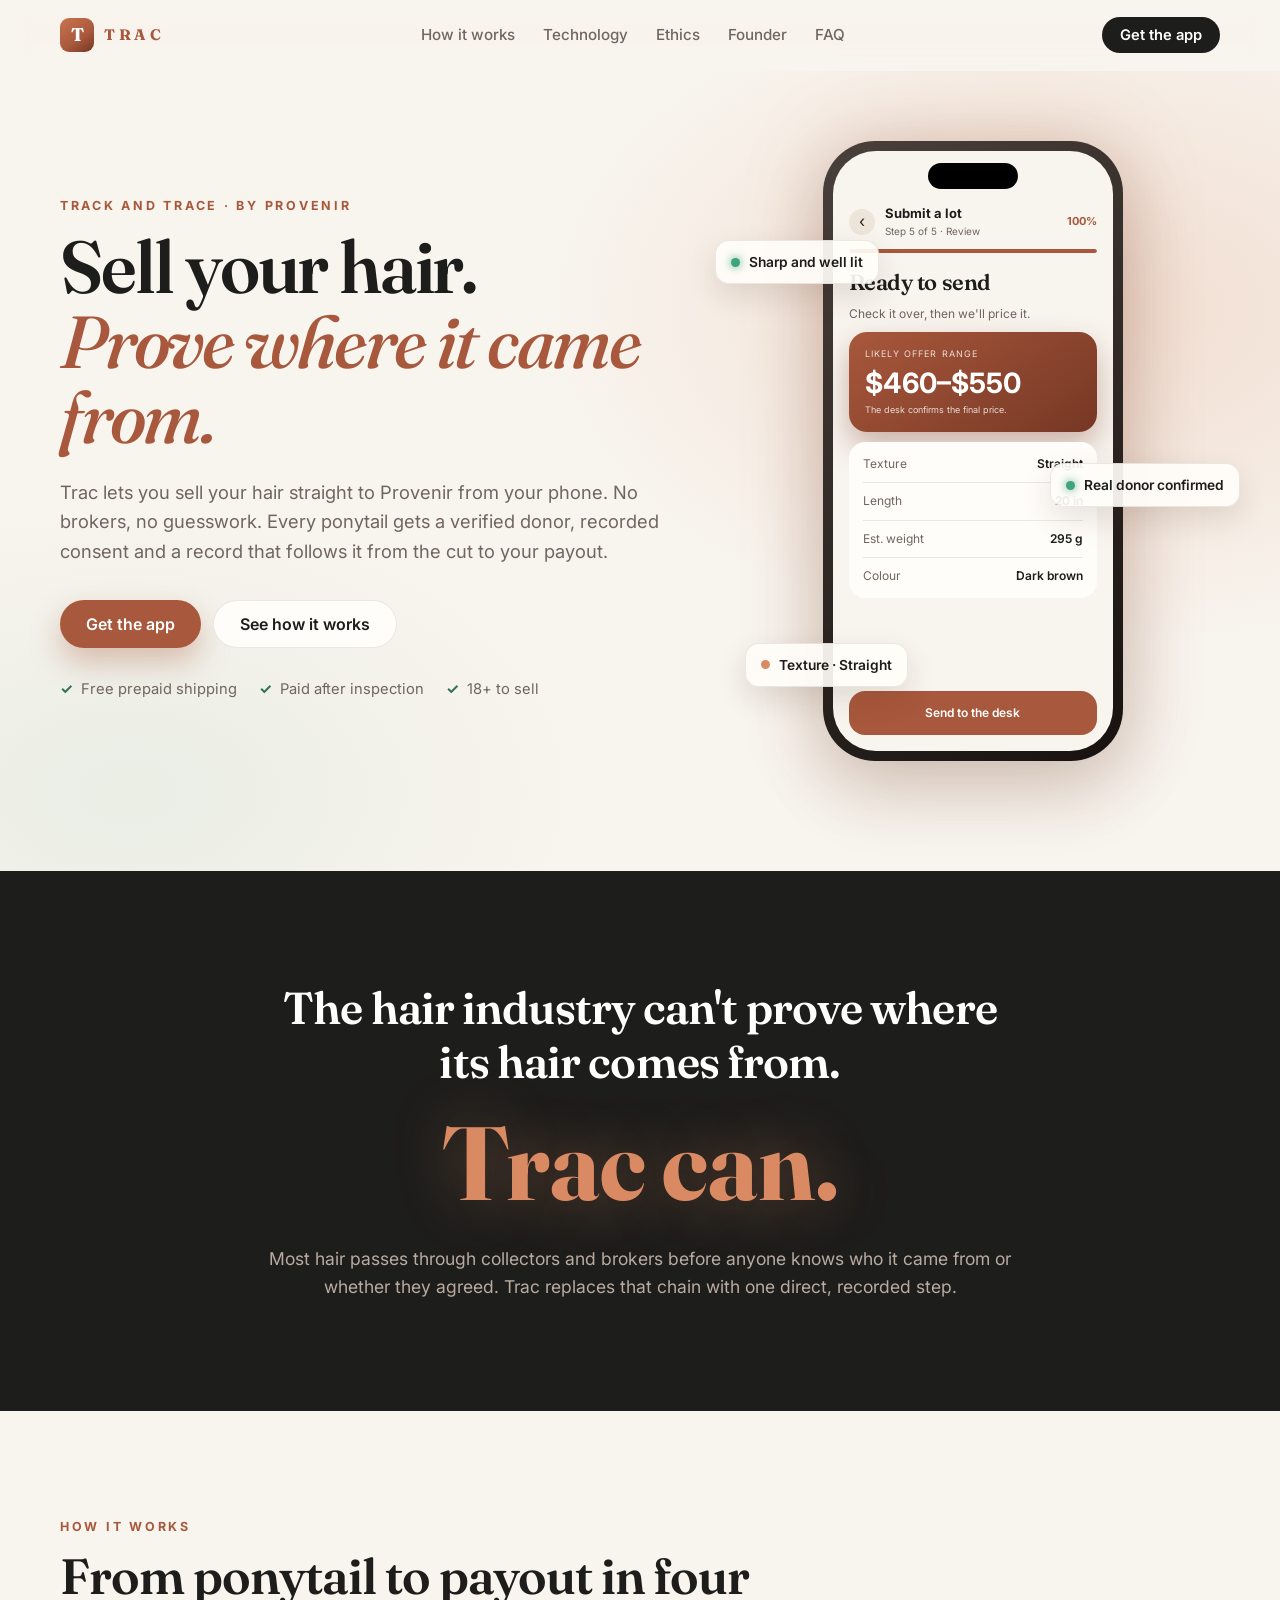
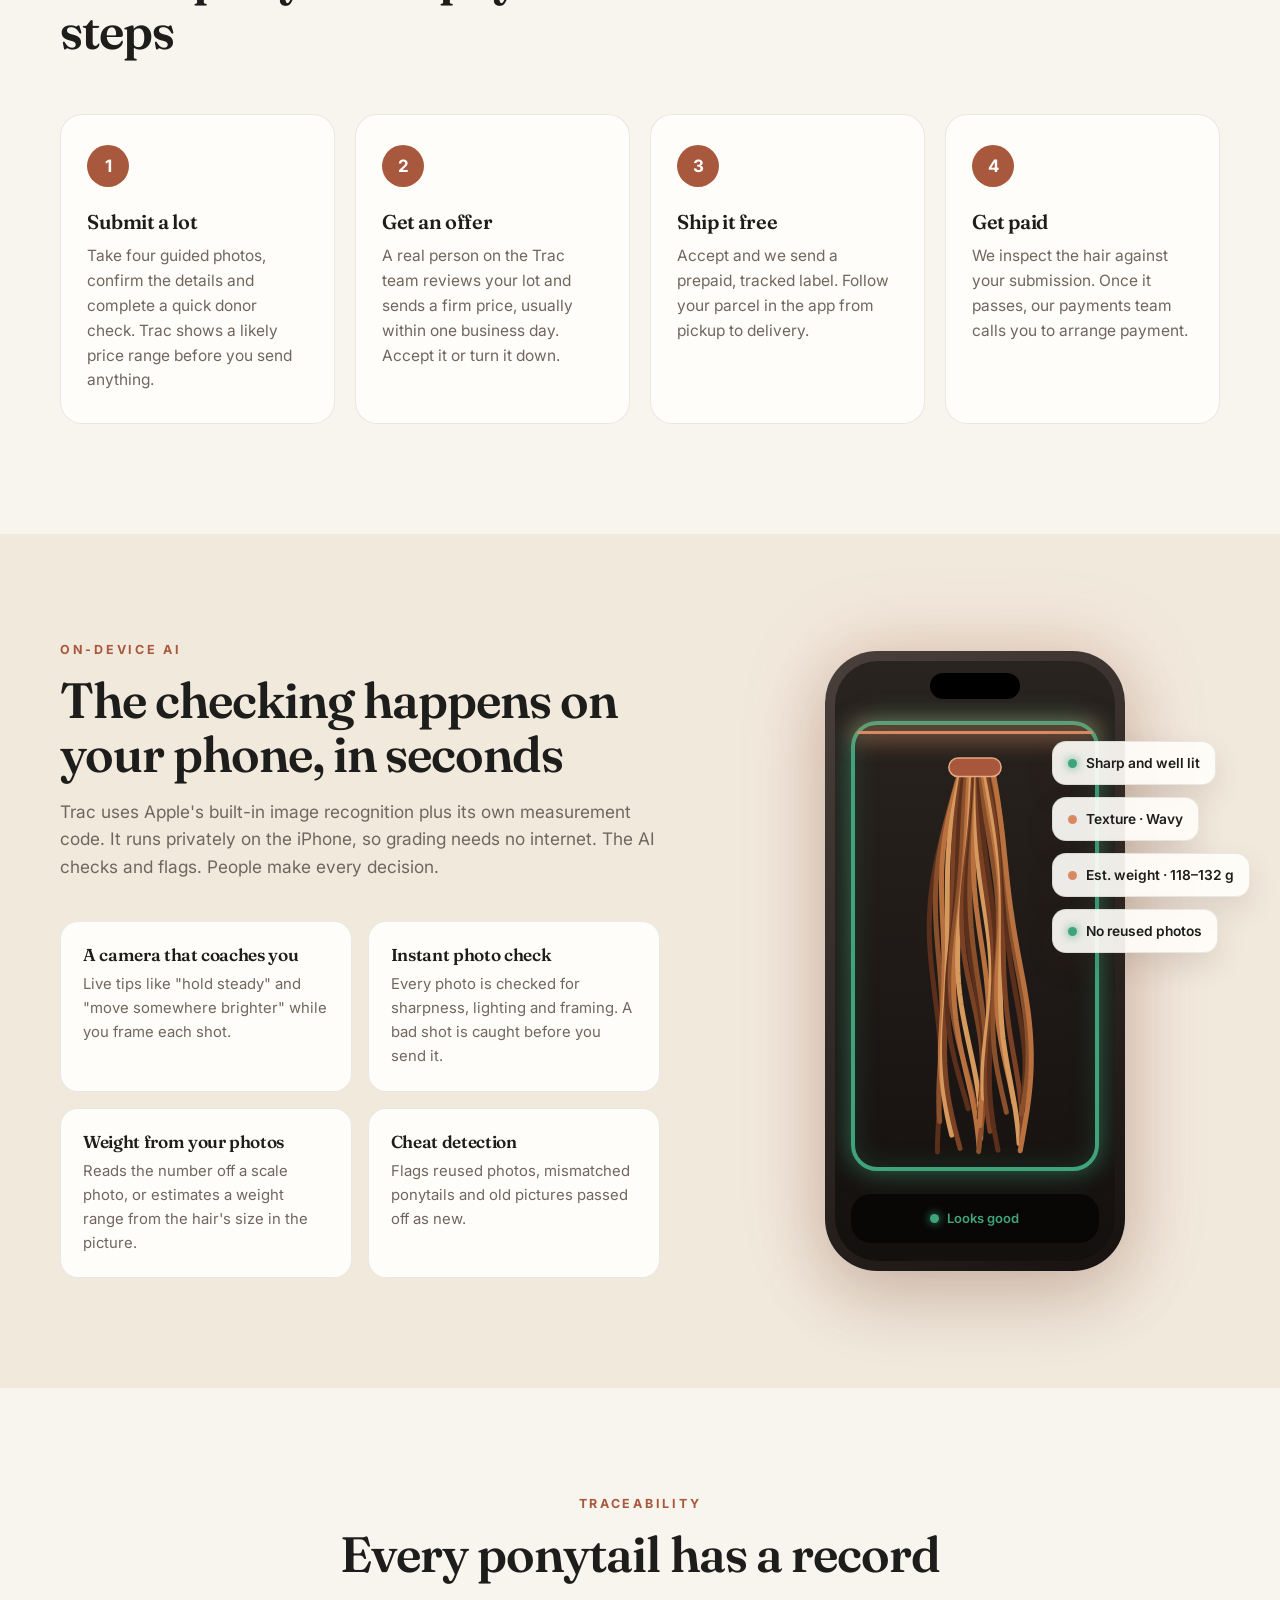
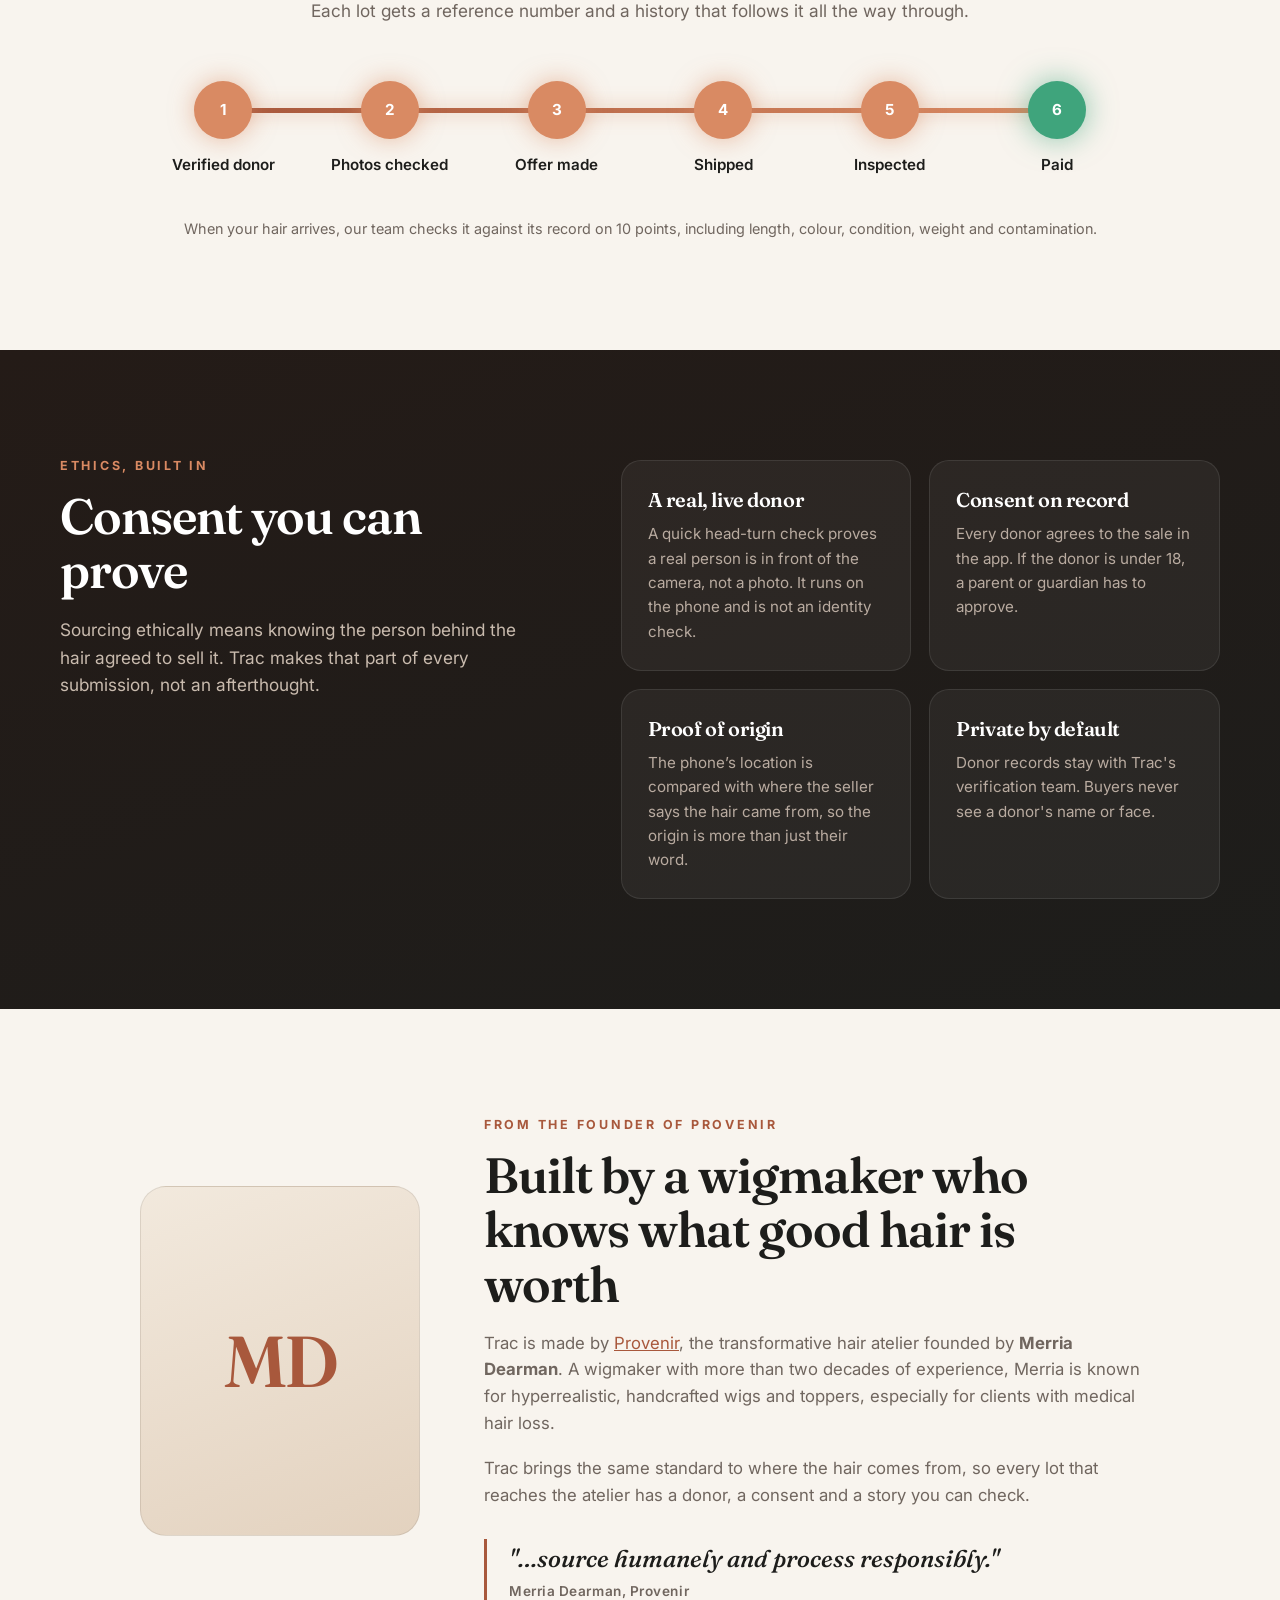
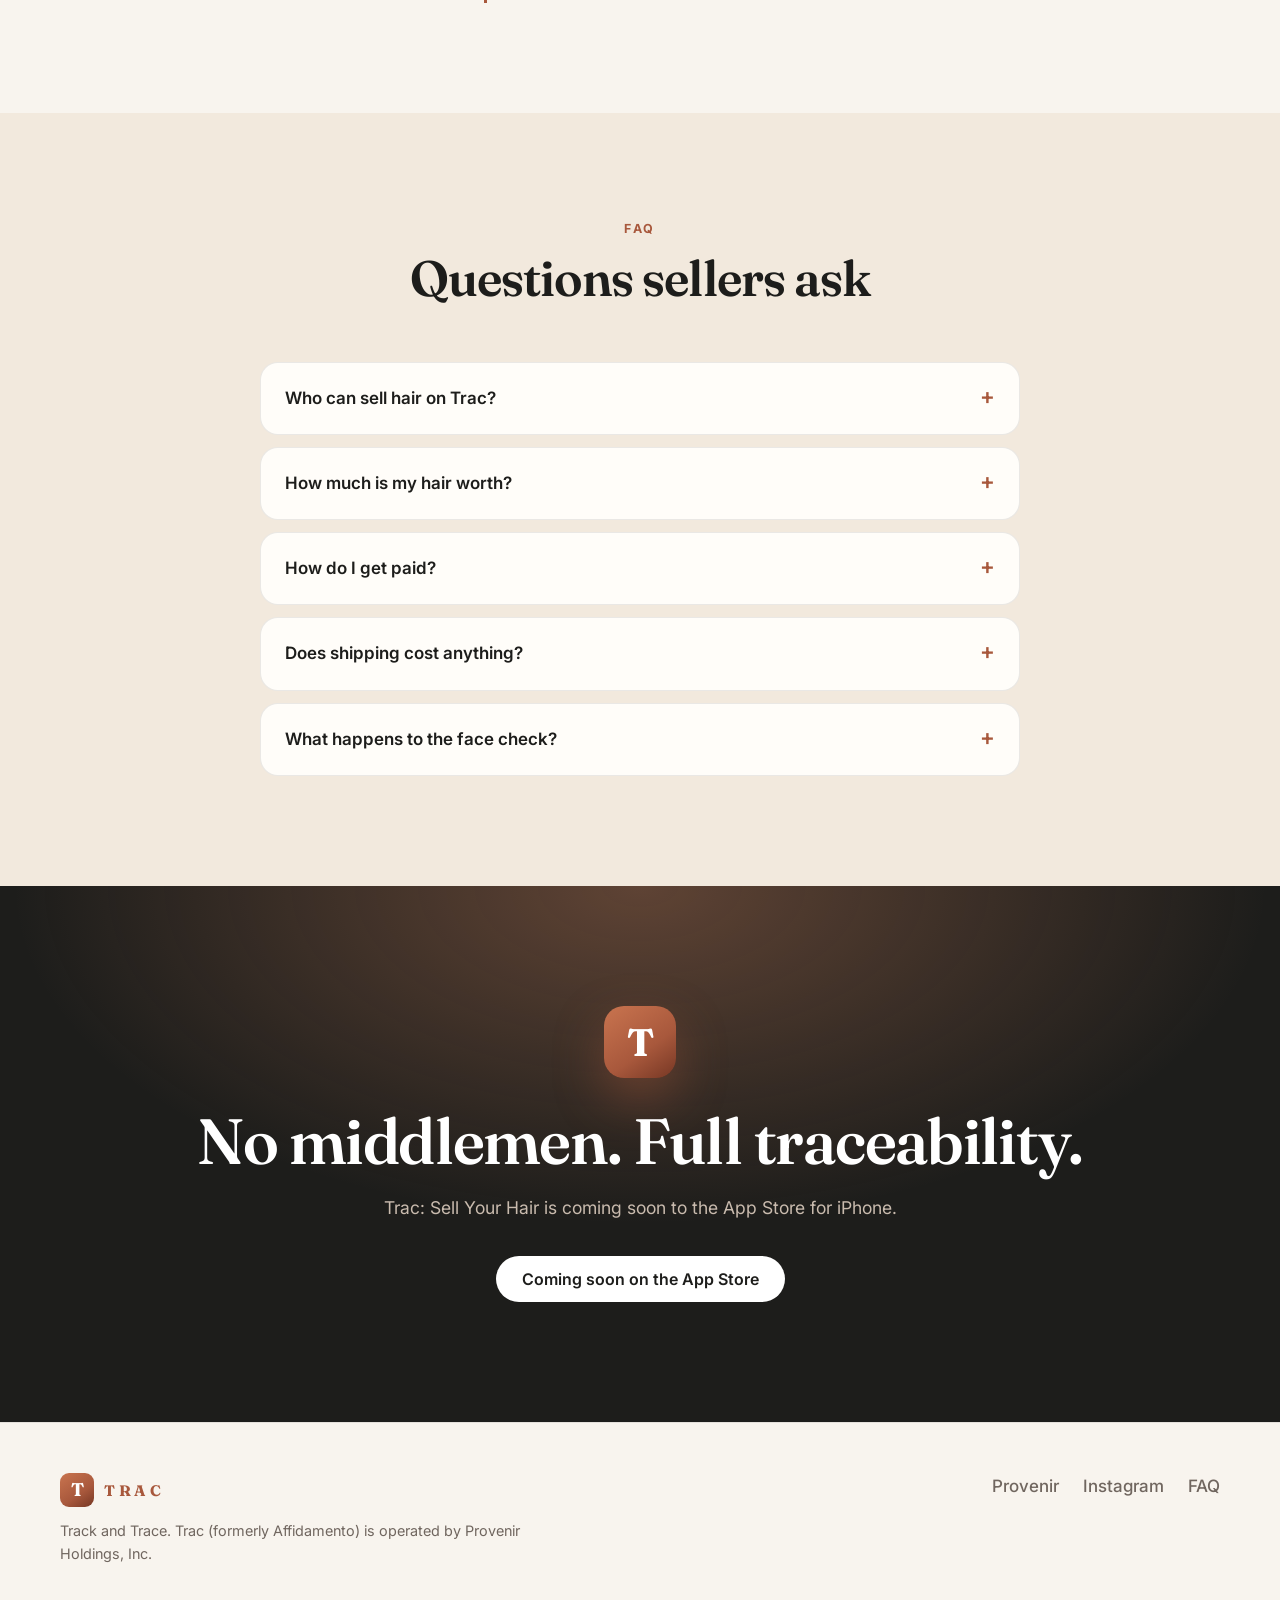
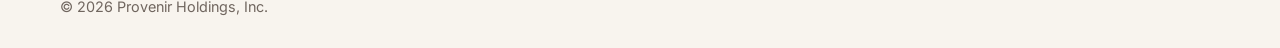
==== index.html @ 2656af1d "Trac website: landing page for the Trac hair-selling app by Provenir Static HTML/CSS/JS in the app's" ====
<!doctype html>
<html lang="en" class="no-js">
<head>
  <meta charset="utf-8">
  <meta name="viewport" content="width=device-width, initial-scale=1">
  <title>Trac: Sell Your Hair | Traceable, Ethical Hair Sourcing by Provenir</title>
  <meta name="description" content="Sell your hair directly from your phone with Trac. Every ponytail gets a verified donor, recorded consent and a traceable record from cut to payout. By Provenir, founded by master wigmaker Merria Dearman.">
  <meta name="keywords" content="sell hair, sell my hair, sell your hair, where to sell hair, ethical hair sourcing, traceable hair, human hair buyer, ponytail, Provenir, Merria Dearman, Trac">
  <link rel="canonical" href="https://codebytaaron.github.io/provenir-trac-hair-website/">
  <meta name="theme-color" content="#F8F4EE">
  <link rel="icon" href="assets/favicon.svg" type="image/svg+xml">

  <meta property="og:type" content="website">
  <meta property="og:site_name" content="Trac by Provenir">
  <meta property="og:title" content="Trac: Sell your hair. Prove where it came from.">
  <meta property="og:description" content="No middlemen. A verified donor, recorded consent and a traceable record for every ponytail.">
  <meta property="og:url" content="https://codebytaaron.github.io/provenir-trac-hair-website/">
  <meta name="twitter:card" content="summary">
  <meta name="twitter:title" content="Trac: Sell your hair. Prove where it came from.">
  <meta name="twitter:description" content="No middlemen. A verified donor, recorded consent and a traceable record for every ponytail.">

  <link rel="preconnect" href="https://fonts.googleapis.com">
  <link rel="preconnect" href="https://fonts.gstatic.com" crossorigin>
  <link href="https://fonts.googleapis.com/css2?family=Fraunces:opsz,wght@9..144,500;9..144,600;9..144,700&family=Inter:wght@400;500;600;700&display=swap" rel="stylesheet">
  <link rel="stylesheet" href="styles.css">

  <script type="application/ld+json">
  {
    "@context": "https://schema.org",
    "@graph": [
      {
        "@type": "Organization",
        "@id": "https://provenirhair.com/#org",
        "name": "Provenir Holdings, Inc.",
        "url": "https://provenirhair.com/",
        "founder": {"@type": "Person", "name": "Merria Dearman", "jobTitle": "Founder and master wigmaker"},
        "sameAs": ["https://www.instagram.com/provenirhair"]
      },
      {
        "@type": "MobileApplication",
        "name": "Trac: Sell Your Hair",
        "alternateName": "Track and Trace",
        "operatingSystem": "iOS",
        "applicationCategory": "BusinessApplication",
        "description": "Sell human hair directly to Provenir with a verified donor, recorded consent and a traceable record from cut to payout.",
        "publisher": {"@id": "https://provenirhair.com/#org"}
      },
      {
        "@type": "FAQPage",
        "mainEntity": [
          {"@type": "Question", "name": "Who can sell hair on Trac?", "acceptedAnswer": {"@type": "Answer", "text": "Anyone 18 or older can create a seller account. If the donor is under 18, a parent or guardian has to approve the sale."}},
          {"@type": "Question", "name": "How much is my hair worth?", "acceptedAnswer": {"@type": "Answer", "text": "Trac shows a likely price range from your hair's length, weight and texture before you send anything. The Trac team then makes a firm offer, which you can accept or decline."}},
          {"@type": "Question", "name": "How do I get paid?", "acceptedAnswer": {"@type": "Answer", "text": "Once your hair arrives and passes inspection, the Trac payments team calls you on the phone number on your account to arrange payment."}},
          {"@type": "Question", "name": "Does shipping cost anything?", "acceptedAnswer": {"@type": "Answer", "text": "No. When you accept an offer, Trac sends you a prepaid, tracked shipping label."}},
          {"@type": "Question", "name": "What happens to the face check?", "acceptedAnswer": {"@type": "Answer", "text": "The live face check runs on your phone to confirm a real person is present. It is not an identity check. One donor photo is kept privately for the verification team and is never shown to buyers."}}
        ]
      }
    ]
  }
  </script>
</head>
<body>
  <a class="skip" href="#main">Skip to content</a>

  <header class="nav" id="top">
    <div class="wrap nav-inner">
      <a class="brand" href="#top" aria-label="Trac, Track and Trace">
        <span class="mark" aria-hidden="true">T</span>
        <span class="word">TRAC</span>
      </a>
      <nav aria-label="Main">
        <ul class="nav-links">
          <li><a href="#how">How it works</a></li>
          <li><a href="#technology">Technology</a></li>
          <li><a href="#ethics">Ethics</a></li>
          <li><a href="#founder">Founder</a></li>
          <li><a href="#faq">FAQ</a></li>
        </ul>
      </nav>
      <a class="btn btn-dark btn-sm" href="#get">Get the app</a>
    </div>
  </header>

  <main id="main">
    <!-- Hero -->
    <section class="hero">
      <div class="wrap hero-grid">
        <div class="hero-copy">
          <p class="kicker reveal">Track and Trace · by Provenir</p>
          <h1 class="reveal">Sell your hair.<br><em>Prove where it came from.</em></h1>
          <p class="lede reveal">Trac lets you sell your hair straight to Provenir from your phone. No brokers, no guesswork. Every ponytail gets a verified donor, recorded consent and a record that follows it from the cut to your payout.</p>
          <div class="hero-cta reveal">
            <a class="btn btn-copper" href="#get">Get the app</a>
            <a class="btn btn-ghost" href="#how">See how it works</a>
          </div>
          <ul class="hero-points reveal" aria-label="Highlights">
            <li>Free prepaid shipping</li>
            <li>Paid after inspection</li>
            <li>18+ to sell</li>
          </ul>
        </div>

        <div class="hero-visual" aria-label="The Trac app showing a lot ready to send with a likely offer range of $460 to $550">
          <div class="phone float">
            <div class="screen">
              <div class="island"></div>
              <div class="app-top"><span class="back">‹</span><div><b>Submit a lot</b><small>Step 5 of 5 · Review</small></div><span class="pct">100%</span></div>
              <div class="bar"><i style="width:100%"></i></div>
              <h3 class="app-h">Ready to send</h3>
              <p class="app-sub">Check it over, then we'll price it.</p>
              <div class="range-card">
                <small>Likely offer range</small>
                <strong><span data-count="460">$460</span>–<span data-count="550">$550</span></strong>
                <small>The desk confirms the final price.</small>
              </div>
              <div class="rows">
                <div class="row"><span>Texture</span><b>Straight</b></div>
                <div class="row"><span>Length</span><b>20 in</b></div>
                <div class="row"><span>Est. weight</span><b>295 g</b></div>
                <div class="row"><span>Colour</span><b>Dark brown</b></div>
              </div>
              <div class="app-btn">Send to the desk</div>
            </div>
          </div>
          <div class="chip chip-a"><i class="dot ok"></i>Sharp and well lit</div>
          <div class="chip chip-b"><i class="dot ok"></i>Real donor confirmed</div>
          <div class="chip chip-c"><i class="dot cu"></i>Texture · Straight</div>
        </div>
      </div>
    </section>

    <!-- Problem -->
    <section class="problem">
      <div class="wrap narrow center">
        <p class="big reveal">The hair industry can't prove where its hair comes from.</p>
        <p class="answer reveal">Trac can.</p>
        <p class="muted reveal">Most hair passes through collectors and brokers before anyone knows who it came from or whether they agreed. Trac replaces that chain with one direct, recorded step.</p>
      </div>
    </section>

    <!-- How it works -->
    <section class="section" id="how">
      <div class="wrap">
        <header class="section-head reveal">
          <p class="kicker">How it works</p>
          <h2>From ponytail to payout in four steps</h2>
        </header>
        <ol class="steps">
          <li class="step reveal">
            <span class="num">1</span>
            <h3>Submit a lot</h3>
            <p>Take four guided photos, confirm the details and complete a quick donor check. Trac shows a likely price range before you send anything.</p>
          </li>
          <li class="step reveal">
            <span class="num">2</span>
            <h3>Get an offer</h3>
            <p>A real person on the Trac team reviews your lot and sends a firm price, usually within one business day. Accept it or turn it down.</p>
          </li>
          <li class="step reveal">
            <span class="num">3</span>
            <h3>Ship it free</h3>
            <p>Accept and we send a prepaid, tracked label. Follow your parcel in the app from pickup to delivery.</p>
          </li>
          <li class="step reveal">
            <span class="num">4</span>
            <h3>Get paid</h3>
            <p>We inspect the hair against your submission. Once it passes, our payments team calls you to arrange payment.</p>
          </li>
        </ol>
      </div>
    </section>

    <!-- Technology -->
    <section class="section tint" id="technology">
      <div class="wrap tech-grid">
        <div class="tech-copy">
          <header class="reveal">
            <p class="kicker">On-device AI</p>
            <h2>The checking happens on your phone, in seconds</h2>
            <p class="muted">Trac uses Apple's built-in image recognition plus its own measurement code. It runs privately on the iPhone, so grading needs no internet. The AI checks and flags. People make every decision.</p>
          </header>
          <div class="features">
            <article class="feature reveal"><h3>A camera that coaches you</h3><p>Live tips like "hold steady" and "move somewhere brighter" while you frame each shot.</p></article>
            <article class="feature reveal"><h3>Instant photo check</h3><p>Every photo is checked for sharpness, lighting and framing. A bad shot is caught before you send it.</p></article>
            <article class="feature reveal"><h3>Weight from your photos</h3><p>Reads the number off a scale photo, or estimates a weight range from the hair's size in the picture.</p></article>
            <article class="feature reveal"><h3>Cheat detection</h3><p>Flags reused photos, mismatched ponytails and old pictures passed off as new.</p></article>
          </div>
        </div>

        <div class="scan-visual reveal" aria-label="Animation of the app scanning a ponytail photo">
          <div class="phone">
            <div class="screen dark">
              <div class="island"></div>
              <div class="frame-ring"></div>
              <svg class="pony" viewBox="0 0 190 520" aria-hidden="true"></svg>
              <div class="scanline"></div>
              <div class="cam-hint"><i class="dot ok"></i><span>Looks good</span></div>
            </div>
          </div>
          <ul class="scan-results">
            <li class="chip"><i class="dot ok"></i>Sharp and well lit</li>
            <li class="chip"><i class="dot cu"></i>Texture · Wavy</li>
            <li class="chip"><i class="dot cu"></i>Est. weight · 118–132 g</li>
            <li class="chip"><i class="dot ok"></i>No reused photos</li>
          </ul>
        </div>
      </div>
    </section>

    <!-- Traceability -->
    <section class="section" id="trace">
      <div class="wrap">
        <header class="section-head center reveal">
          <p class="kicker">Traceability</p>
          <h2>Every ponytail has a record</h2>
          <p class="muted">Each lot gets a reference number and a history that follows it all the way through.</p>
        </header>
        <ol class="timeline" aria-label="The journey of a lot">
          <li><span>1</span>Verified donor</li>
          <li><span>2</span>Photos checked</li>
          <li><span>3</span>Offer made</li>
          <li><span>4</span>Shipped</li>
          <li><span>5</span>Inspected</li>
          <li class="last"><span>6</span>Paid</li>
        </ol>
        <p class="center muted small reveal">When your hair arrives, our team checks it against its record on 10 points, including length, colour, condition, weight and contamination.</p>
      </div>
    </section>

    <!-- Ethics -->
    <section class="section dark-band" id="ethics">
      <div class="wrap ethics-grid">
        <header class="reveal">
          <p class="kicker light">Ethics, built in</p>
          <h2>Consent you can prove</h2>
          <p>Sourcing ethically means knowing the person behind the hair agreed to sell it. Trac makes that part of every submission, not an afterthought.</p>
        </header>
        <div class="ethics-list">
          <article class="reveal"><h3>A real, live donor</h3><p>A quick head-turn check proves a real person is in front of the camera, not a photo. It runs on the phone and is not an identity check.</p></article>
          <article class="reveal"><h3>Consent on record</h3><p>Every donor agrees to the sale in the app. If the donor is under 18, a parent or guardian has to approve.</p></article>
          <article class="reveal"><h3>Proof of origin</h3><p>The phone’s location is compared with where the seller says the hair came from, so the origin is more than just their word.</p></article>
          <article class="reveal"><h3>Private by default</h3><p>Donor records stay with Trac's verification team. Buyers never see a donor's name or face.</p></article>
        </div>
      </div>
    </section>

    <!-- Founder -->
    <section class="section" id="founder">
      <div class="wrap founder">
        <div class="founder-mark reveal" aria-hidden="true"><span>MD</span></div>
        <div class="reveal">
          <p class="kicker">From the founder of Provenir</p>
          <h2>Built by a wigmaker who knows what good hair is worth</h2>
          <p>Trac is made by <a href="https://provenirhair.com/" rel="noopener">Provenir</a>, the transformative hair atelier founded by <strong>Merria Dearman</strong>. A wigmaker with more than two decades of experience, Merria is known for hyperrealistic, handcrafted wigs and toppers, especially for clients with medical hair loss.</p>
          <p>Trac brings the same standard to where the hair comes from, so every lot that reaches the atelier has a donor, a consent and a story you can check.</p>
          <blockquote>"…source humanely and process responsibly."<cite>Merria Dearman, Provenir</cite></blockquote>
        </div>
      </div>
    </section>

    <!-- FAQ -->
    <section class="section tint" id="faq">
      <div class="wrap narrow">
        <header class="section-head center reveal">
          <p class="kicker">FAQ</p>
          <h2>Questions sellers ask</h2>
        </header>
        <div class="faq">
          <details class="reveal"><summary>Who can sell hair on Trac?</summary><p>Anyone 18 or older can create a seller account. If the donor is under 18, a parent or guardian has to approve the sale.</p></details>
          <details class="reveal"><summary>How much is my hair worth?</summary><p>Trac shows a likely price range from your hair's length, weight and texture before you send anything. The Trac team then makes a firm offer, which you can accept or decline.</p></details>
          <details class="reveal"><summary>How do I get paid?</summary><p>Once your hair arrives and passes inspection, the Trac payments team calls you on the phone number on your account to arrange payment.</p></details>
          <details class="reveal"><summary>Does shipping cost anything?</summary><p>No. When you accept an offer, Trac sends you a prepaid, tracked shipping label.</p></details>
          <details class="reveal"><summary>What happens to the face check?</summary><p>The live face check runs on your phone to confirm a real person is present. It is not an identity check. One donor photo is kept privately for the verification team and is never shown to buyers.</p></details>
        </div>
      </div>
    </section>

    <!-- CTA -->
    <section class="cta" id="get">
      <div class="wrap center">
        <span class="mark big" aria-hidden="true">T</span>
        <h2 class="reveal">No middlemen. Full traceability.</h2>
        <p class="reveal">Trac: Sell Your Hair is coming soon to the App Store for iPhone.</p>
        <span class="btn btn-light disabled reveal" aria-disabled="true">Coming soon on the App Store</span>
      </div>
    </section>
  </main>

  <footer class="footer">
    <div class="wrap footer-inner">
      <div>
        <a class="brand" href="#top"><span class="mark" aria-hidden="true">T</span><span class="word">TRAC</span></a>
        <p class="small muted">Track and Trace. Trac (formerly Affidamento) is operated by Provenir Holdings, Inc.</p>
      </div>
      <ul class="footer-links">
        <li><a href="https://provenirhair.com/" rel="noopener">Provenir</a></li>
        <li><a href="https://www.instagram.com/provenirhair" rel="noopener">Instagram</a></li>
        <li><a href="#faq">FAQ</a></li>
      </ul>
    </div>
    <div class="wrap small muted copy">© <span id="year">2026</span> Provenir Holdings, Inc.</div>
  </footer>

  <script src="main.js" defer></script>
</body>
</html>
---- styles.css ----
/* Trac by Provenir. Palette from the iOS app (DesignSystem.swift), with
   Provenir's near-black and warm cream for the editorial sections. */
:root {
  --paper: #F8F4EE;
  --cream: #F2E9DD;
  --surface: #FFFDF9;
  --ink: #1D1D1B;
  --ink-2: #28221F;
  --muted: #70665F;
  --copper: #A8583C;
  --copper-light: #D98A63;
  --deep-copper: #763724;
  --success: #2F7257;
  --success-bright: #3FA47C;
  --line: rgba(29, 29, 27, 0.09);
  --serif: "Fraunces", Georgia, "Times New Roman", serif;
  --sans: "Inter", -apple-system, BlinkMacSystemFont, "Segoe UI", sans-serif;
  --radius: 22px;
  --shadow: 0 30px 70px rgba(60, 30, 15, 0.16);
}

* { box-sizing: border-box; }
html { scroll-behavior: smooth; scroll-padding-top: 84px; }
body {
  margin: 0;
  background: var(--paper);
  color: var(--ink-2);
  font: 17px/1.6 var(--sans);
  -webkit-font-smoothing: antialiased;
  overflow-x: hidden;
}
img, svg { display: block; max-width: 100%; }
a { color: inherit; }
h1, h2, h3 { font-family: var(--serif); color: var(--ink); margin: 0; font-weight: 600; letter-spacing: -0.02em; }
h2 { font-size: clamp(2rem, 4.2vw, 3.1rem); line-height: 1.1; }
h3 { font-size: 1.25rem; line-height: 1.25; }
p { margin: 0; }

.wrap { width: min(1160px, 100% - 40px); margin-inline: auto; }
.narrow { width: min(760px, 100% - 40px); }
.center { text-align: center; }
.muted { color: var(--muted); }
.small { font-size: 0.9rem; }
.skip { position: absolute; left: -999px; top: 8px; background: var(--ink); color: #fff; padding: 8px 14px; border-radius: 8px; z-index: 100; }
.skip:focus { left: 12px; }
:focus-visible { outline: 3px solid var(--copper-light); outline-offset: 3px; border-radius: 6px; }

.kicker {
  font: 700 0.78rem/1 var(--sans);
  letter-spacing: 0.22em;
  text-transform: uppercase;
  color: var(--copper);
  margin-bottom: 16px;
}
.kicker.light { color: var(--copper-light); }

/* Brand */
.brand { display: inline-flex; align-items: center; gap: 10px; text-decoration: none; }
.mark {
  width: 34px; height: 34px; border-radius: 9px;
  display: grid; place-items: center;
  background: linear-gradient(145deg, #C9744F, var(--copper) 60%, var(--deep-copper));
  color: #fff; font: 700 1.15rem/1 var(--serif);
}
.mark.big { width: 72px; height: 72px; border-radius: 20px; font-size: 2.4rem; margin: 0 auto 28px; box-shadow: 0 20px 50px rgba(168, 88, 60, 0.45); }
.word { font: 700 0.95rem/1 var(--serif); letter-spacing: 0.24em; color: var(--copper); }

/* Buttons */
.btn {
  display: inline-flex; align-items: center; justify-content: center;
  padding: 15px 26px; border-radius: 999px;
  font: 600 1rem/1 var(--sans); text-decoration: none;
  transition: transform 0.2s ease, box-shadow 0.2s ease, background 0.2s ease;
}
.btn:hover { transform: translateY(-2px); }
.btn-sm { padding: 11px 18px; font-size: 0.92rem; }
.btn-dark { background: var(--ink); color: #fff; }
.btn-copper { background: var(--copper); color: #fff; box-shadow: 0 14px 30px rgba(168, 88, 60, 0.35); }
.btn-copper:hover { background: var(--deep-copper); }
.btn-ghost { color: var(--ink); border: 1.5px solid var(--line); background: var(--surface); }
.btn-light { background: #fff; color: var(--ink); }
.btn.disabled { opacity: 0.9; cursor: default; }
.btn.disabled:hover { transform: none; }

/* Nav */
.nav {
  position: sticky; top: 0; z-index: 50;
  background: rgba(248, 244, 238, 0.82);
  backdrop-filter: saturate(160%) blur(14px);
  -webkit-backdrop-filter: saturate(160%) blur(14px);
  border-bottom: 1px solid transparent;
  transition: border-color 0.2s ease;
}
.nav.scrolled { border-bottom-color: var(--line); }
.nav-inner { display: flex; align-items: center; justify-content: space-between; height: 70px; gap: 20px; }
.nav-links { display: flex; gap: 28px; list-style: none; margin: 0; padding: 0; }
.nav-links a { text-decoration: none; font-weight: 500; font-size: 0.95rem; color: var(--muted); }
.nav-links a:hover { color: var(--ink); }

/* Hero */
.hero {
  position: relative;
  padding: 70px 0 110px;
  background:
    radial-gradient(60% 60% at 85% 30%, rgba(217, 138, 99, 0.22), transparent 70%),
    radial-gradient(50% 50% at 10% 90%, rgba(63, 164, 124, 0.08), transparent 70%);
}
.hero-grid { display: grid; grid-template-columns: 1.1fr 0.9fr; gap: 60px; align-items: center; }
.hero h1 { font-size: clamp(2.7rem, 6vw, 4.6rem); line-height: 1.02; letter-spacing: -0.03em; }
.hero h1 em { font-style: italic; color: var(--copper); font-weight: 500; }
.lede { font-size: 1.15rem; color: var(--muted); margin-top: 24px; max-width: 34em; }
.hero-cta { display: flex; flex-wrap: wrap; gap: 12px; margin-top: 34px; }
.hero-points { display: flex; flex-wrap: wrap; gap: 10px 22px; list-style: none; padding: 0; margin: 30px 0 0; font-size: 0.92rem; color: var(--muted); }
.hero-points li::before { content: "✓"; color: var(--success); font-weight: 700; margin-right: 8px; }
.hero-visual { position: relative; display: grid; place-items: center; min-height: 600px; }

/* Phone mock */
.phone {
  width: 300px; height: 620px; padding: 10px; border-radius: 52px;
  background: linear-gradient(145deg, #4a403b, #171210);
  box-shadow: var(--shadow), 0 0 80px rgba(168, 88, 60, 0.25);
}
.screen {
  position: relative; height: 100%; border-radius: 43px; overflow: hidden;
  background: var(--paper); padding: 54px 16px 16px;
  display: flex; flex-direction: column; gap: 10px;
  font-size: 12px; line-height: 1.35;
}
.screen.dark { background: linear-gradient(180deg, #2a2420, #14100e); align-items: center; justify-content: center; }
.island { position: absolute; top: 12px; left: 50%; width: 90px; height: 26px; margin-left: -45px; border-radius: 20px; background: #000; z-index: 3; }
.app-top { display: flex; align-items: center; gap: 10px; }
.app-top .back { width: 26px; height: 26px; border-radius: 50%; background: #EDE5DA; display: grid; place-items: center; font-size: 16px; }
.app-top b { display: block; font-size: 13px; color: var(--ink); }
.app-top small { color: var(--muted); font-size: 10px; }
.app-top .pct { margin-left: auto; color: var(--copper); font-weight: 700; font-size: 11px; }
.bar { height: 4px; border-radius: 2px; background: #E9DCCF; overflow: hidden; }
.bar i { display: block; height: 100%; background: var(--copper); border-radius: 2px; }
.app-h { font-size: 22px; margin-top: 6px; }
.app-sub { color: var(--muted); }
.range-card {
  border-radius: 18px; padding: 16px; color: #fff;
  background: linear-gradient(145deg, var(--copper), var(--deep-copper));
  box-shadow: 0 14px 30px rgba(118, 55, 36, 0.35);
}
.range-card small { display: block; opacity: 0.8; font-size: 9px; letter-spacing: 0.12em; text-transform: uppercase; }
.range-card small:last-child { text-transform: none; letter-spacing: 0; margin-top: 4px; }
.range-card strong { display: block; font: 700 28px/1.2 var(--sans); margin-top: 6px; }
.rows { background: var(--surface); border-radius: 16px; padding: 4px 14px; }
.row { display: flex; justify-content: space-between; padding: 10px 0; border-bottom: 1px solid var(--line); }
.row:last-child { border-bottom: 0; }
.row span { color: var(--muted); }
.row b { color: var(--ink); font-weight: 600; }
.app-btn { margin-top: auto; background: var(--copper); color: #fff; text-align: center; font-weight: 600; padding: 14px; border-radius: 16px; }

.chip {
  display: inline-flex; align-items: center; gap: 9px;
  padding: 10px 15px; border-radius: 14px;
  background: rgba(255, 253, 249, 0.92);
  border: 1px solid var(--line);
  box-shadow: 0 12px 30px rgba(60, 30, 15, 0.12);
  font-size: 0.86rem; font-weight: 600; color: var(--ink);
  white-space: nowrap;
}
.dot { width: 9px; height: 9px; border-radius: 50%; display: inline-block; }
.dot.ok { background: var(--success-bright); box-shadow: 0 0 10px var(--success-bright); }
.dot.cu { background: var(--copper-light); }
.hero-visual .chip { position: absolute; animation: bob 6s ease-in-out infinite; }
.chip-a { top: 16%; left: -2%; }
.chip-b { top: 52%; right: -4%; animation-delay: -2s !important; }
.chip-c { bottom: 12%; left: 4%; animation-delay: -4s !important; }
.float { animation: float 7s ease-in-out infinite; }
@keyframes float { 0%, 100% { transform: translateY(0) rotate(-1.5deg); } 50% { transform: translateY(-14px) rotate(1deg); } }
@keyframes bob { 0%, 100% { transform: translateY(0); } 50% { transform: translateY(-10px); } }

/* Problem */
.problem { padding: 110px 0; background: var(--ink); color: #fff; }
.problem .big { font: 600 clamp(1.8rem, 3.8vw, 2.8rem)/1.2 var(--serif); letter-spacing: -0.02em; }
.problem .answer { font: 700 clamp(3.4rem, 9vw, 6.5rem)/1 var(--serif); color: var(--copper-light); margin: 22px 0 30px; text-shadow: 0 0 60px rgba(217, 138, 99, 0.45); }
.problem .muted { color: #B9ABA0; font-size: 1.1rem; }

/* Sections */
.section { padding: 110px 0; }
.section.tint { background: var(--cream); }
.section-head { margin-bottom: 56px; max-width: 720px; }
.section-head.center { margin-inline: auto; }
.section-head .muted { margin-top: 16px; font-size: 1.08rem; }

.steps { list-style: none; padding: 0; margin: 0; display: grid; grid-template-columns: repeat(4, 1fr); gap: 20px; counter-reset: s; }
.step { background: var(--surface); border: 1px solid var(--line); border-radius: var(--radius); padding: 30px 26px; transition: transform 0.25s ease, box-shadow 0.25s ease; }
.step:hover { transform: translateY(-6px); box-shadow: var(--shadow); }
.step .num { width: 42px; height: 42px; border-radius: 50%; display: grid; place-items: center; background: var(--copper); color: #fff; font-weight: 700; margin-bottom: 22px; }
.step p { color: var(--muted); margin-top: 10px; font-size: 0.97rem; }

/* Technology */
.tech-grid { display: grid; grid-template-columns: 1.1fr 0.9fr; gap: 70px; align-items: center; }
.tech-copy .muted { margin-top: 16px; font-size: 1.08rem; }
.features { display: grid; grid-template-columns: 1fr 1fr; gap: 16px; margin-top: 40px; }
.feature { background: var(--surface); border-radius: 18px; padding: 22px; border: 1px solid var(--line); }
.feature h3 { font-size: 1.08rem; }
.feature p { color: var(--muted); font-size: 0.93rem; margin-top: 8px; }
.scan-visual { position: relative; display: grid; place-items: center; }
.frame-ring { position: absolute; inset: 60px 16px 90px; border-radius: 26px; border: 4px solid var(--success-bright); box-shadow: 0 0 26px rgba(63, 164, 124, 0.6), inset 0 0 26px rgba(63, 164, 124, 0.2); }
.pony { width: 150px; height: 400px; margin-bottom: 50px; overflow: visible; }
.scanline { position: absolute; left: 22px; right: 22px; top: 70px; height: 3px; border-radius: 2px; background: var(--copper-light); box-shadow: 0 0 22px 6px rgba(217, 138, 99, 0.55); animation: scan 2.6s ease-in-out infinite; }
@keyframes scan { 0% { top: 70px; } 50% { top: 500px; } 100% { top: 70px; } }
.cam-hint { position: absolute; left: 16px; right: 16px; bottom: 18px; padding: 16px; border-radius: 20px; background: rgba(0, 0, 0, 0.6); color: var(--success-bright); font-weight: 600; font-size: 13px; display: flex; align-items: center; justify-content: center; gap: 8px; }
.scan-results { list-style: none; padding: 0; margin: 0; position: absolute; right: -30px; top: 90px; display: flex; flex-direction: column; gap: 12px; align-items: flex-start; }
.scan-results .chip { opacity: 0; transform: translateX(20px) scale(0.9); transition: all 0.5s cubic-bezier(0.22, 1, 0.36, 1); }
.scan-visual.in .scan-results .chip { opacity: 1; transform: none; }
.scan-visual.in .scan-results .chip:nth-child(2) { transition-delay: 0.35s; }
.scan-visual.in .scan-results .chip:nth-child(3) { transition-delay: 0.7s; }
.scan-visual.in .scan-results .chip:nth-child(4) { transition-delay: 1.05s; }

/* Timeline */
.timeline {
  --progress: 0;
  list-style: none; padding: 0; margin: 0 auto 40px; max-width: 1000px;
  display: grid; grid-template-columns: repeat(6, 1fr); position: relative;
}
.timeline::before, .timeline::after { content: ""; position: absolute; top: 27px; left: 8.33%; height: 5px; border-radius: 3px; }
.timeline::before { right: 8.33%; background: #E9DCCF; }
.timeline::after { width: calc(83.33% * var(--progress)); background: linear-gradient(90deg, var(--copper), var(--copper-light)); box-shadow: 0 0 18px rgba(217, 138, 99, 0.6); transition: width 1.6s cubic-bezier(0.22, 1, 0.36, 1); }
.timeline li { position: relative; z-index: 1; text-align: center; font-weight: 600; font-size: 0.95rem; color: var(--ink); }
.timeline span {
  width: 58px; height: 58px; margin: 0 auto 14px; border-radius: 50%;
  display: grid; place-items: center; font-weight: 700; color: #fff;
  background: var(--copper-light); box-shadow: 0 0 24px rgba(217, 138, 99, 0.55);
  transform: scale(0.4); opacity: 0.3; transition: transform 0.5s cubic-bezier(0.34, 1.56, 0.64, 1), opacity 0.4s ease;
}
.timeline li.last span { background: var(--success-bright); box-shadow: 0 0 30px rgba(63, 164, 124, 0.6); }
.timeline.in span { transform: scale(1); opacity: 1; }
.timeline.in li:nth-child(2) span { transition-delay: 0.25s; }
.timeline.in li:nth-child(3) span { transition-delay: 0.5s; }
.timeline.in li:nth-child(4) span { transition-delay: 0.75s; }
.timeline.in li:nth-child(5) span { transition-delay: 1s; }
.timeline.in li:nth-child(6) span { transition-delay: 1.25s; }

/* Ethics */
.dark-band { background: linear-gradient(160deg, #241B17, var(--ink)); color: #E9DCCF; }
.dark-band h2, .dark-band h3 { color: #fff; }
.ethics-grid { display: grid; grid-template-columns: 0.9fr 1.1fr; gap: 70px; align-items: start; }
.ethics-grid header p:not(.kicker) { margin-top: 18px; font-size: 1.08rem; color: #C9BBAE; }
.ethics-list { display: grid; grid-template-columns: 1fr 1fr; gap: 18px; }
.ethics-list article { padding: 26px; border-radius: 20px; background: rgba(255, 255, 255, 0.05); border: 1px solid rgba(255, 255, 255, 0.09); }
.ethics-list p { margin-top: 10px; color: #B9ABA0; font-size: 0.95rem; }

/* Founder */
.founder { display: grid; grid-template-columns: 280px 1fr; gap: 64px; align-items: center; max-width: 1000px; }
.founder-mark { aspect-ratio: 4 / 5; border-radius: 26px; display: grid; place-items: center; background: linear-gradient(160deg, var(--cream), #E3D2BF); border: 1px solid var(--line); }
.founder-mark span { font: 600 4.5rem/1 var(--serif); color: var(--copper); letter-spacing: -0.04em; }
.founder p:not(.kicker) { margin-top: 18px; color: var(--muted); font-size: 1.05rem; }
.founder a { color: var(--copper); }
blockquote { margin: 30px 0 0; padding: 4px 0 4px 22px; border-left: 3px solid var(--copper); font: italic 500 1.5rem/1.35 var(--serif); color: var(--ink); }
blockquote cite { display: block; margin-top: 10px; font: 600 0.85rem/1 var(--sans); font-style: normal; color: var(--muted); letter-spacing: 0.04em; }

/* FAQ */
.faq { display: grid; gap: 12px; }
.faq details { background: var(--surface); border: 1px solid var(--line); border-radius: 18px; padding: 4px 24px; }
.faq summary { cursor: pointer; list-style: none; padding: 18px 0; font-weight: 600; color: var(--ink); display: flex; justify-content: space-between; gap: 16px; }
.faq summary::-webkit-details-marker { display: none; }
.faq summary::after { content: "+"; color: var(--copper); font-size: 1.4rem; line-height: 1; transition: transform 0.2s ease; }
.faq details[open] summary::after { transform: rotate(45deg); }
.faq details p { padding-bottom: 20px; color: var(--muted); }

/* CTA */
.cta { padding: 120px 0; background: radial-gradient(70% 90% at 50% 0%, rgba(217, 138, 99, 0.35), transparent 70%), var(--ink); color: #fff; }
.cta h2 { color: #fff; font-size: clamp(2.4rem, 5.5vw, 4rem); }
.cta p { color: #C9BBAE; margin: 18px 0 34px; font-size: 1.1rem; }

/* Footer */
.footer { padding: 50px 0 30px; background: var(--paper); border-top: 1px solid var(--line); }
.footer-inner { display: flex; justify-content: space-between; align-items: flex-start; gap: 30px; flex-wrap: wrap; }
.footer-inner .small { margin-top: 12px; max-width: 34em; }
.footer-links { display: flex; gap: 24px; list-style: none; margin: 0; padding: 0; }
.footer-links a { text-decoration: none; color: var(--muted); font-weight: 500; }
.footer-links a:hover { color: var(--ink); }
.copy { margin-top: 30px; }

/* Reveal on scroll */
.reveal { opacity: 0; transform: translateY(26px); transition: opacity 0.8s cubic-bezier(0.22, 1, 0.36, 1), transform 0.8s cubic-bezier(0.22, 1, 0.36, 1); }
.reveal.in { opacity: 1; transform: none; }
.no-js .reveal { opacity: 1; transform: none; }

/* Responsive */
@media (max-width: 980px) {
  .nav-links { display: none; }
  .hero-grid, .tech-grid, .ethics-grid { grid-template-columns: 1fr; gap: 50px; }
  .hero { padding-top: 40px; }
  .steps { grid-template-columns: 1fr 1fr; }
  .scan-results { position: static; margin-top: 26px; align-items: center; }
  .founder { grid-template-columns: 1fr; gap: 30px; }
  .founder-mark { max-width: 220px; }
}
@media (max-width: 620px) {
  body { font-size: 16px; }
  .section, .problem, .cta { padding: 80px 0; }
  .steps, .features, .ethics-list { grid-template-columns: 1fr; }
  .hero-visual { min-height: 560px; }
  .phone { transform: scale(0.92); }
  .hero-visual .chip { display: none; }
  .hero-visual { min-height: 0; }
  .timeline { grid-template-columns: repeat(3, 1fr); row-gap: 30px; }
  .timeline::before, .timeline::after { display: none; }
  .footer-inner { flex-direction: column; }
}
@media (prefers-reduced-motion: reduce) {
  *, *::before, *::after { animation: none !important; transition: none !important; scroll-behavior: auto !important; }
  .reveal, .scan-results .chip, .timeline span { opacity: 1 !important; transform: none !important; }
}
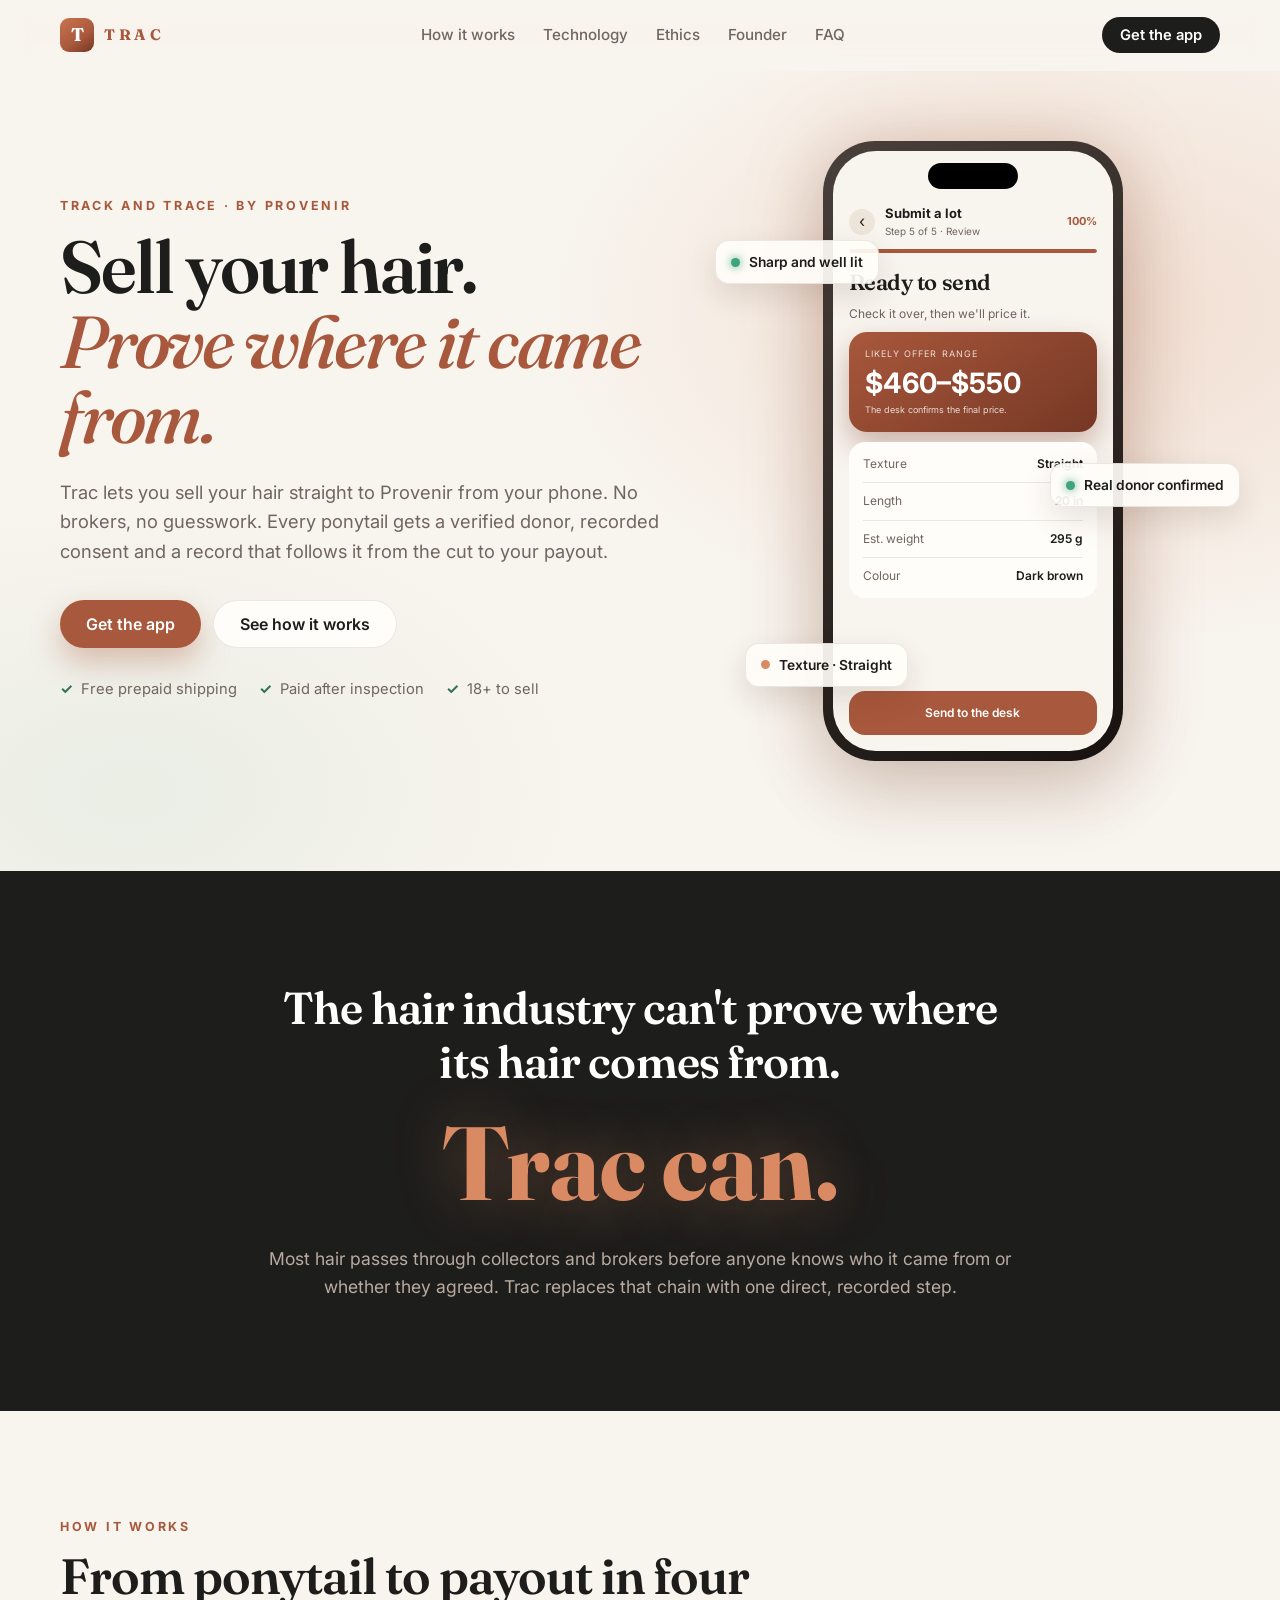
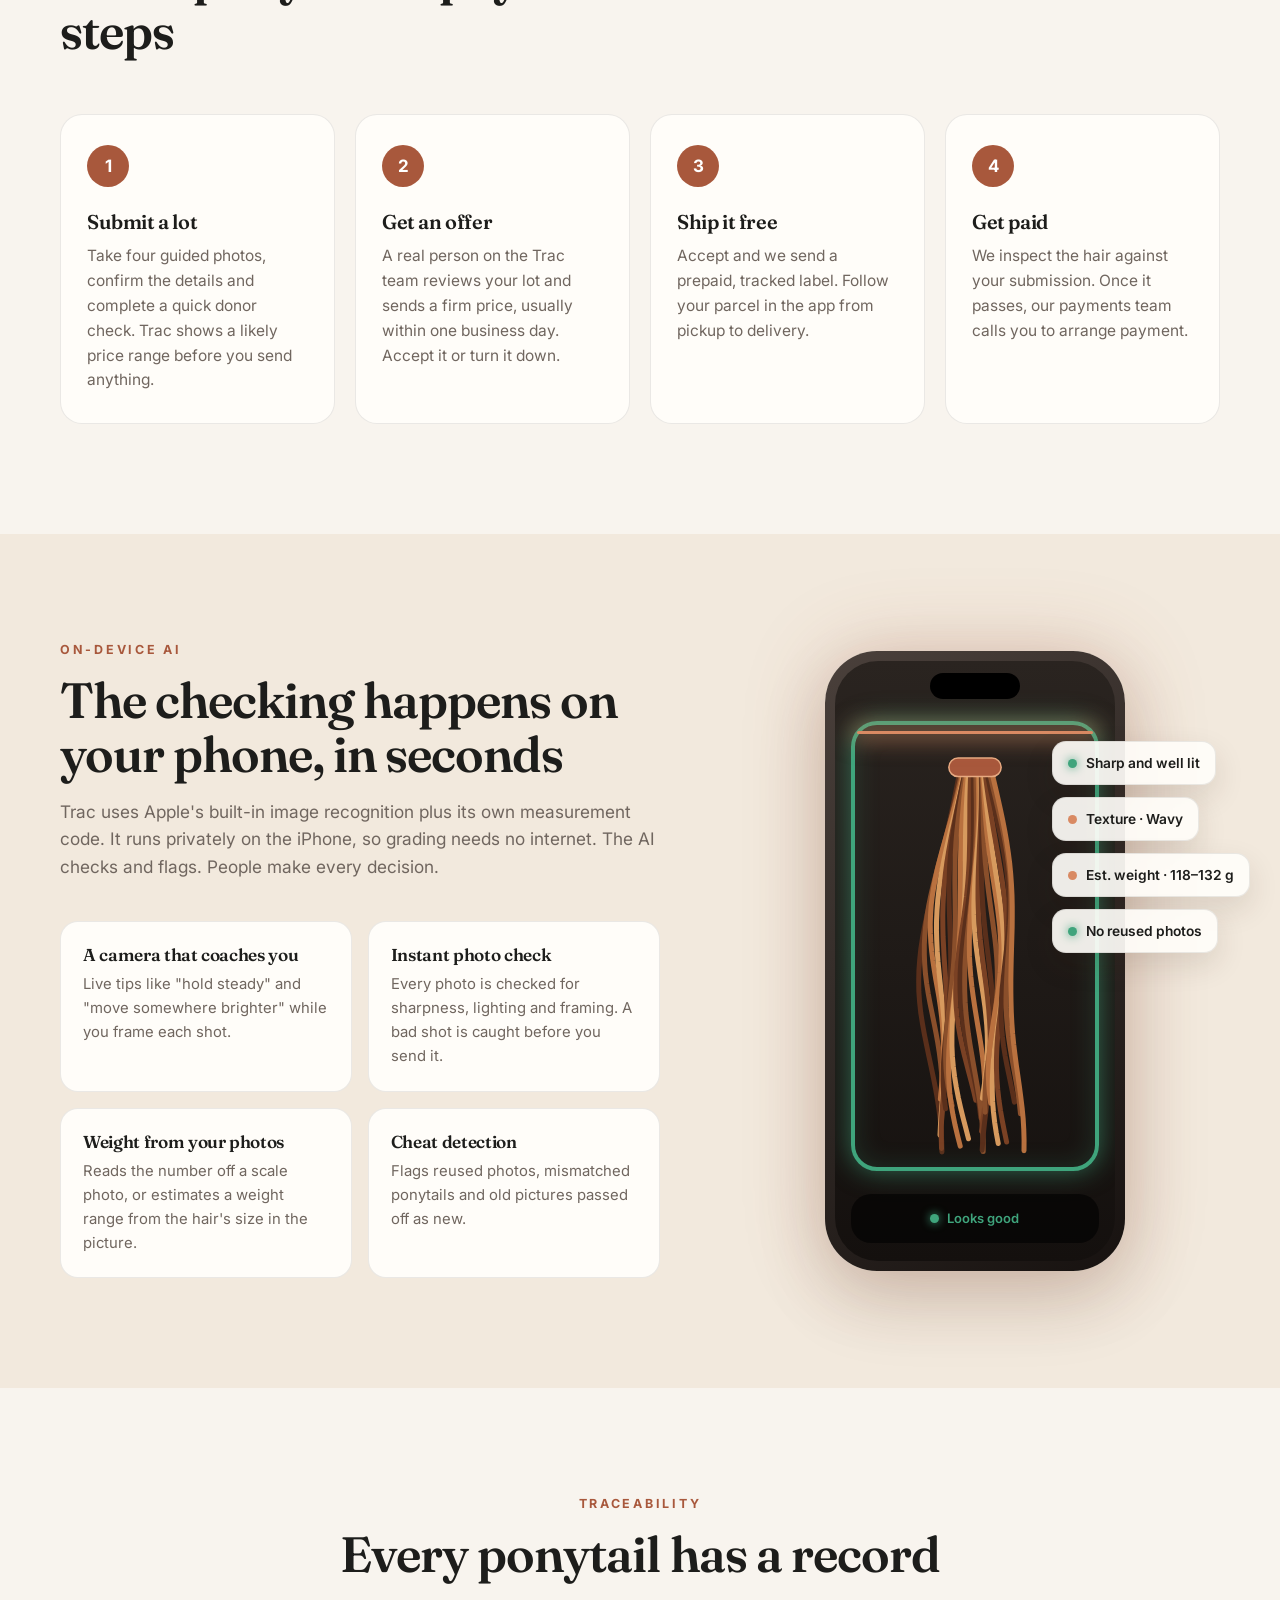
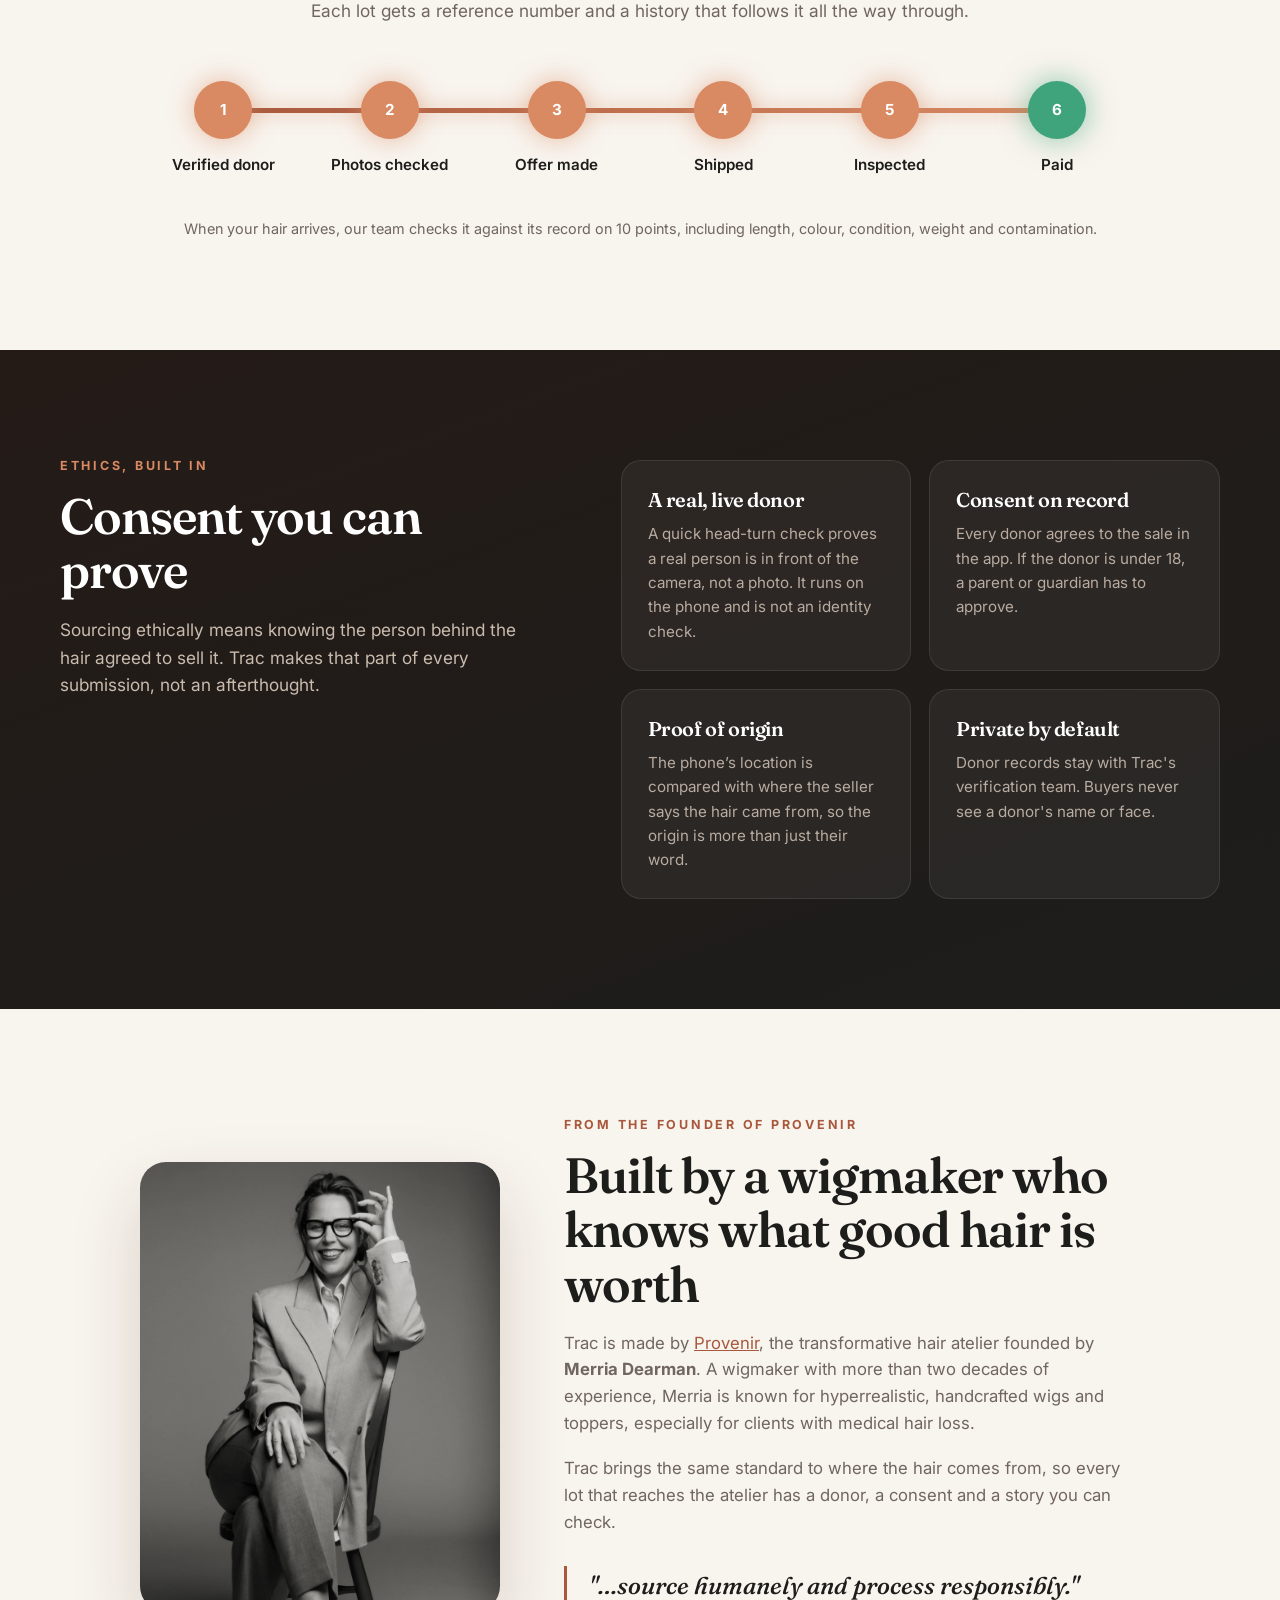
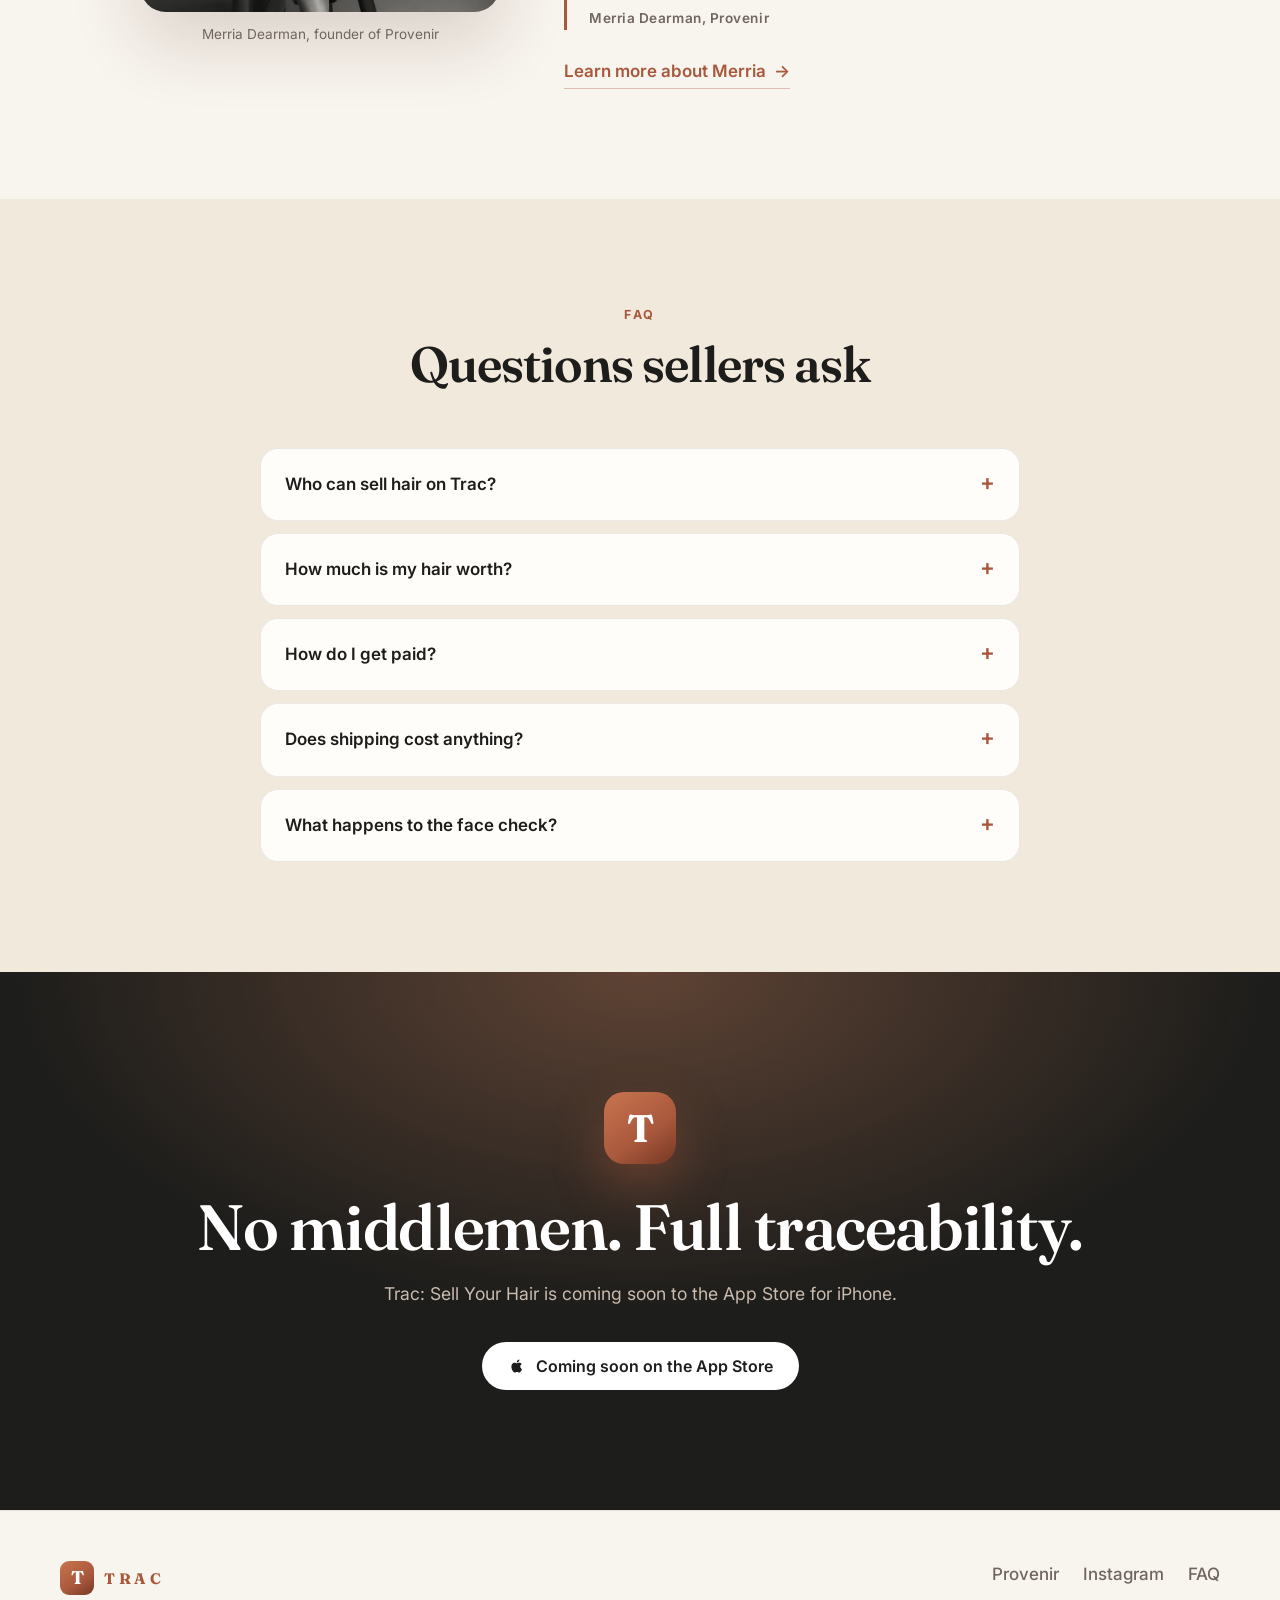
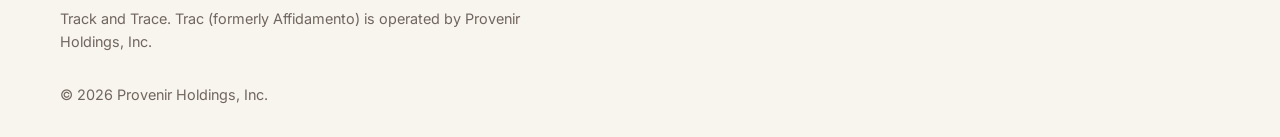
==== commit 636a05d9: "Prepare for Vercel launch: founder photo, phone menu, share image - Merria Dearman's portrait with a" ====
--- a/index.html
+++ b/index.html
@@ -6,7 +6,7 @@
   <title>Trac: Sell Your Hair | Traceable, Ethical Hair Sourcing by Provenir</title>
   <meta name="description" content="Sell your hair directly from your phone with Trac. Every ponytail gets a verified donor, recorded consent and a traceable record from cut to payout. By Provenir, founded by master wigmaker Merria Dearman.">
   <meta name="keywords" content="sell hair, sell my hair, sell your hair, where to sell hair, ethical hair sourcing, traceable hair, human hair buyer, ponytail, Provenir, Merria Dearman, Trac">
-  <link rel="canonical" href="https://codebytaaron.github.io/provenir-trac-hair-website/">
+  <link rel="canonical" href="https://trac-hair.vercel.app/">
   <meta name="theme-color" content="#F8F4EE">
   <link rel="icon" href="assets/favicon.svg" type="image/svg+xml">
 
@@ -14,8 +14,13 @@
   <meta property="og:site_name" content="Trac by Provenir">
   <meta property="og:title" content="Trac: Sell your hair. Prove where it came from.">
   <meta property="og:description" content="No middlemen. A verified donor, recorded consent and a traceable record for every ponytail.">
-  <meta property="og:url" content="https://codebytaaron.github.io/provenir-trac-hair-website/">
-  <meta name="twitter:card" content="summary">
+  <meta property="og:url" content="https://trac-hair.vercel.app/">
+  <meta property="og:image" content="https://trac-hair.vercel.app/assets/og.png">
+  <meta property="og:image:width" content="1200">
+  <meta property="og:image:height" content="630">
+  <meta property="og:image:alt" content="Trac: Sell your hair. Prove where it came from.">
+  <meta name="twitter:card" content="summary_large_image">
+  <meta name="twitter:image" content="https://trac-hair.vercel.app/assets/og.png">
   <meta name="twitter:title" content="Trac: Sell your hair. Prove where it came from.">
   <meta name="twitter:description" content="No middlemen. A verified donor, recorded consent and a traceable record for every ponytail.">
 
@@ -33,7 +38,7 @@
         "@id": "https://provenirhair.com/#org",
         "name": "Provenir Holdings, Inc.",
         "url": "https://provenirhair.com/",
-        "founder": {"@type": "Person", "name": "Merria Dearman", "jobTitle": "Founder and master wigmaker"},
+        "founder": {"@type": "Person", "name": "Merria Dearman", "jobTitle": "Founder and master wigmaker", "url": "https://provenirhair.com/pages/about-merria-dearman"},
         "sameAs": ["https://www.instagram.com/provenirhair"]
       },
       {
@@ -77,8 +82,18 @@
           <li><a href="#faq">FAQ</a></li>
         </ul>
       </nav>
-      <a class="btn btn-dark btn-sm" href="#get">Get the app</a>
+      <div class="nav-actions">
+        <a class="btn btn-dark btn-sm" href="#get">Get the app</a>
+        <button class="menu-btn" type="button" aria-expanded="false" aria-controls="mobile-menu" aria-label="Open menu"><span></span><span></span></button>
+      </div>
     </div>
+    <nav class="mobile-menu" id="mobile-menu" aria-label="Mobile" hidden>
+      <a href="#how">How it works</a>
+      <a href="#technology">Technology</a>
+      <a href="#ethics">Ethics</a>
+      <a href="#founder">Founder</a>
+      <a href="#faq">FAQ</a>
+    </nav>
   </header>
 
   <main id="main">
@@ -247,13 +262,17 @@
     <!-- Founder -->
     <section class="section" id="founder">
       <div class="wrap founder">
-        <div class="founder-mark reveal" aria-hidden="true"><span>MD</span></div>
+        <figure class="founder-photo reveal">
+          <img src="assets/merria-dearman.jpg" width="880" height="1100" loading="lazy" decoding="async" alt="Portrait of Merria Dearman, founder of Provenir, seated in a tailored suit and glasses">
+          <figcaption>Merria Dearman, founder of Provenir</figcaption>
+        </figure>
         <div class="reveal">
           <p class="kicker">From the founder of Provenir</p>
           <h2>Built by a wigmaker who knows what good hair is worth</h2>
           <p>Trac is made by <a href="https://provenirhair.com/" rel="noopener">Provenir</a>, the transformative hair atelier founded by <strong>Merria Dearman</strong>. A wigmaker with more than two decades of experience, Merria is known for hyperrealistic, handcrafted wigs and toppers, especially for clients with medical hair loss.</p>
           <p>Trac brings the same standard to where the hair comes from, so every lot that reaches the atelier has a donor, a consent and a story you can check.</p>
           <blockquote>"…source humanely and process responsibly."<cite>Merria Dearman, Provenir</cite></blockquote>
+          <a class="text-link" href="https://provenirhair.com/pages/about-merria-dearman" rel="noopener">Learn more about Merria <span aria-hidden="true">→</span></a>
         </div>
       </div>
     </section>
@@ -281,7 +300,7 @@
         <span class="mark big" aria-hidden="true">T</span>
         <h2 class="reveal">No middlemen. Full traceability.</h2>
         <p class="reveal">Trac: Sell Your Hair is coming soon to the App Store for iPhone.</p>
-        <span class="btn btn-light disabled reveal" aria-disabled="true">Coming soon on the App Store</span>
+        <span class="btn btn-light disabled reveal" aria-disabled="true"><svg width="18" height="18" viewBox="0 0 24 24" aria-hidden="true" fill="currentColor" style="margin-right:10px"><path d="M16.37 12.6c-.02-2.2 1.8-3.26 1.88-3.31-1.02-1.5-2.62-1.7-3.19-1.72-1.36-.14-2.65.8-3.34.8-.69 0-1.75-.78-2.88-.76-1.48.02-2.85.86-3.61 2.19-1.54 2.67-.39 6.62 1.11 8.79.73 1.06 1.6 2.25 2.75 2.2 1.1-.04 1.52-.71 2.85-.71s1.7.71 2.87.69c1.19-.02 1.94-1.08 2.66-2.14.84-1.23 1.19-2.42 1.21-2.48-.03-.01-2.31-.89-2.33-3.55zM14.2 6.13c.6-.74 1.01-1.75.9-2.77-.87.04-1.94.58-2.56 1.31-.56.65-1.05 1.69-.92 2.69.97.07 1.97-.49 2.58-1.23z"/></svg>Coming soon on the App Store</span>
       </div>
     </section>
   </main>
--- a/styles.css
+++ b/styles.css
@@ -96,6 +96,15 @@
 .nav-links { display: flex; gap: 28px; list-style: none; margin: 0; padding: 0; }
 .nav-links a { text-decoration: none; font-weight: 500; font-size: 0.95rem; color: var(--muted); }
 .nav-links a:hover { color: var(--ink); }
+.nav-actions { display: flex; align-items: center; gap: 10px; }
+.menu-btn { display: none; width: 42px; height: 42px; border: 1px solid var(--line); border-radius: 12px; background: var(--surface); cursor: pointer; flex-direction: column; align-items: center; justify-content: center; gap: 5px; }
+.menu-btn span { width: 18px; height: 2px; border-radius: 2px; background: var(--ink); transition: transform 0.2s ease; }
+.menu-btn[aria-expanded="true"] span:first-child { transform: translateY(3.5px) rotate(45deg); }
+.menu-btn[aria-expanded="true"] span:last-child { transform: translateY(-3.5px) rotate(-45deg); }
+.mobile-menu { display: grid; padding: 8px 20px 18px; border-top: 1px solid var(--line); background: rgba(248, 244, 238, 0.97); }
+.mobile-menu[hidden] { display: none; }
+.mobile-menu a { padding: 14px 4px; font-weight: 600; text-decoration: none; color: var(--ink); border-bottom: 1px solid var(--line); }
+.mobile-menu a:last-child { border-bottom: 0; }
 
 /* Hero */
 .hero {
@@ -245,9 +254,12 @@
 .ethics-list p { margin-top: 10px; color: #B9ABA0; font-size: 0.95rem; }
 
 /* Founder */
-.founder { display: grid; grid-template-columns: 280px 1fr; gap: 64px; align-items: center; max-width: 1000px; }
-.founder-mark { aspect-ratio: 4 / 5; border-radius: 26px; display: grid; place-items: center; background: linear-gradient(160deg, var(--cream), #E3D2BF); border: 1px solid var(--line); }
-.founder-mark span { font: 600 4.5rem/1 var(--serif); color: var(--copper); letter-spacing: -0.04em; }
+.founder { display: grid; grid-template-columns: 360px 1fr; gap: 64px; align-items: center; max-width: 1000px; }
+.founder-photo { margin: 0; }
+.founder-photo img { width: 100%; height: auto; aspect-ratio: 4 / 5; object-fit: cover; border-radius: 26px; box-shadow: var(--shadow); background: #ddd; }
+.founder-photo figcaption { margin-top: 12px; font-size: 0.85rem; color: var(--muted); text-align: center; }
+.text-link { display: inline-flex; gap: 8px; margin-top: 28px; font-weight: 600; color: var(--copper); text-decoration: none; border-bottom: 1.5px solid rgba(168, 88, 60, 0.35); padding-bottom: 3px; transition: gap 0.2s ease, border-color 0.2s ease; }
+.text-link:hover { gap: 12px; border-color: var(--copper); }
 .founder p:not(.kicker) { margin-top: 18px; color: var(--muted); font-size: 1.05rem; }
 .founder a { color: var(--copper); }
 blockquote { margin: 30px 0 0; padding: 4px 0 4px 22px; border-left: 3px solid var(--copper); font: italic 500 1.5rem/1.35 var(--serif); color: var(--ink); }
@@ -284,12 +296,13 @@
 /* Responsive */
 @media (max-width: 980px) {
   .nav-links { display: none; }
+  .menu-btn { display: inline-flex; }
   .hero-grid, .tech-grid, .ethics-grid { grid-template-columns: 1fr; gap: 50px; }
   .hero { padding-top: 40px; }
   .steps { grid-template-columns: 1fr 1fr; }
   .scan-results { position: static; margin-top: 26px; align-items: center; }
   .founder { grid-template-columns: 1fr; gap: 30px; }
-  .founder-mark { max-width: 220px; }
+  .founder-photo { max-width: 340px; }
 }
 @media (max-width: 620px) {
   body { font-size: 16px; }
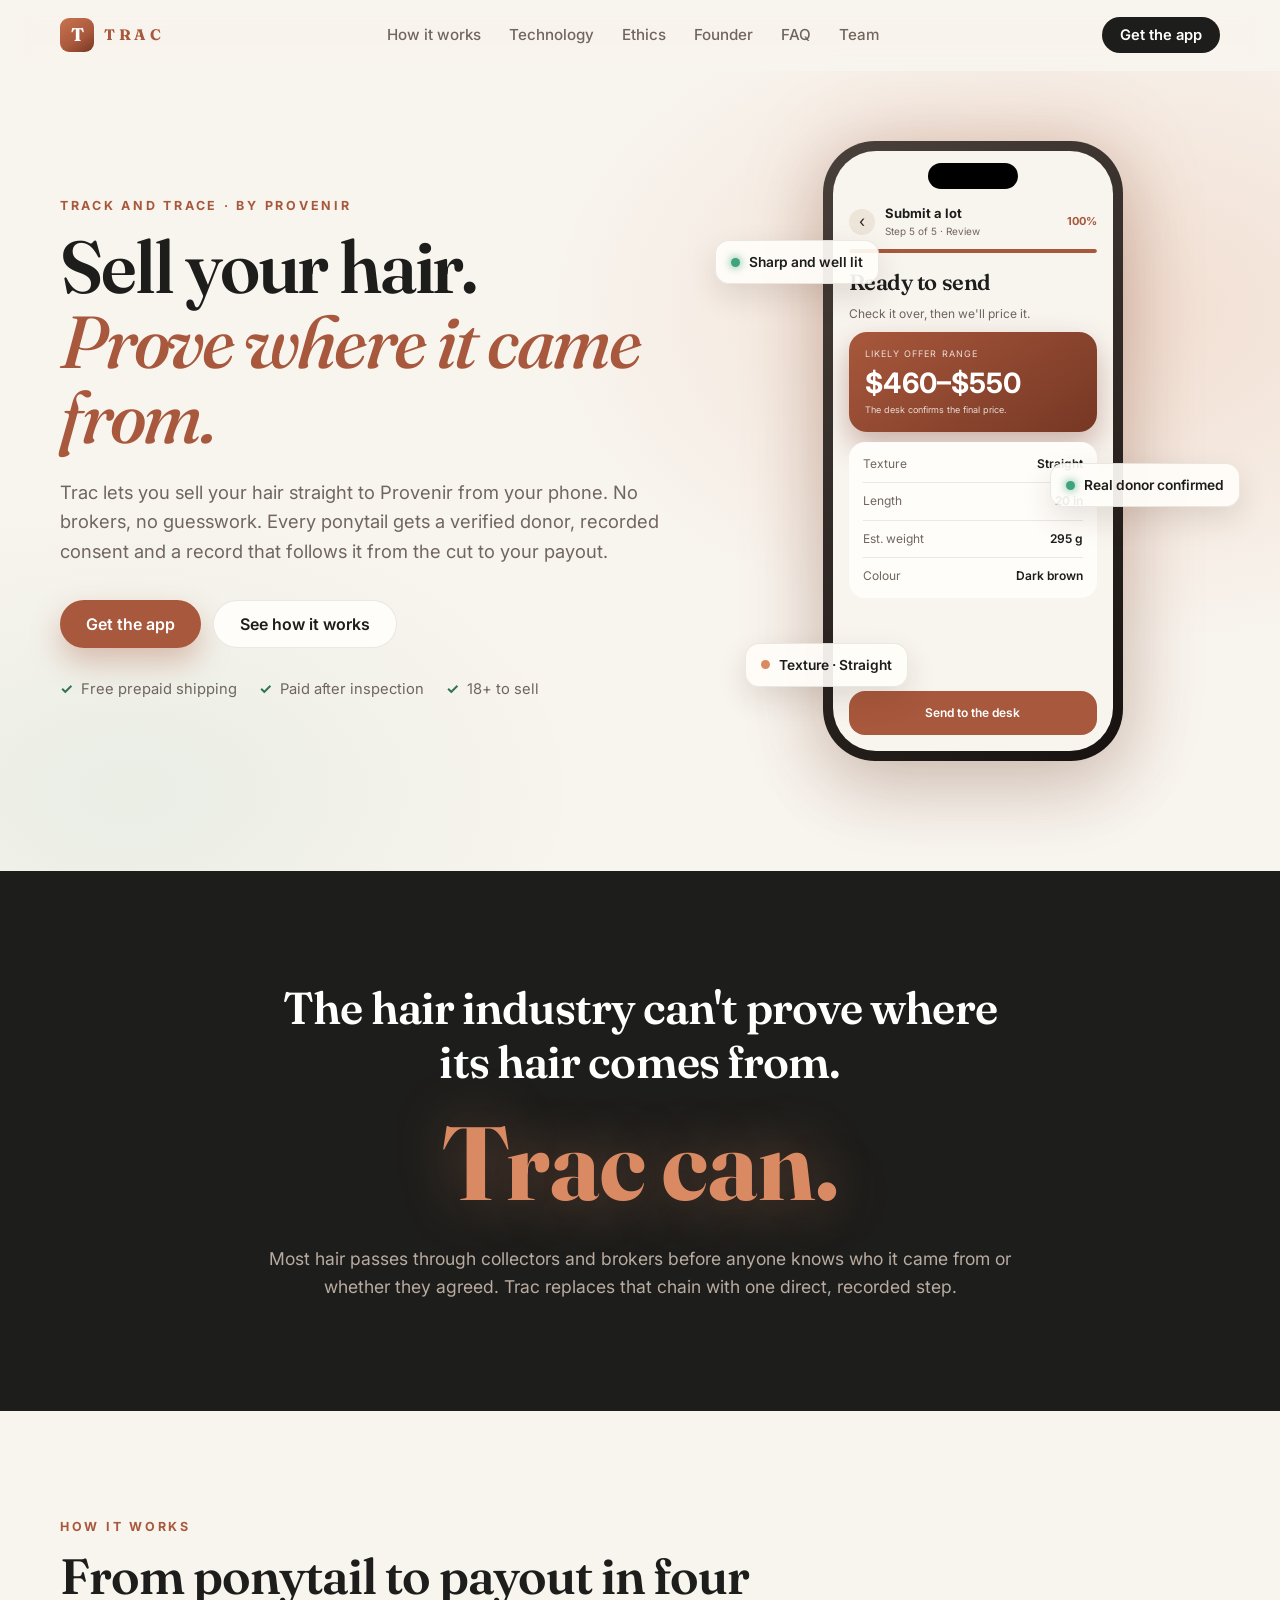
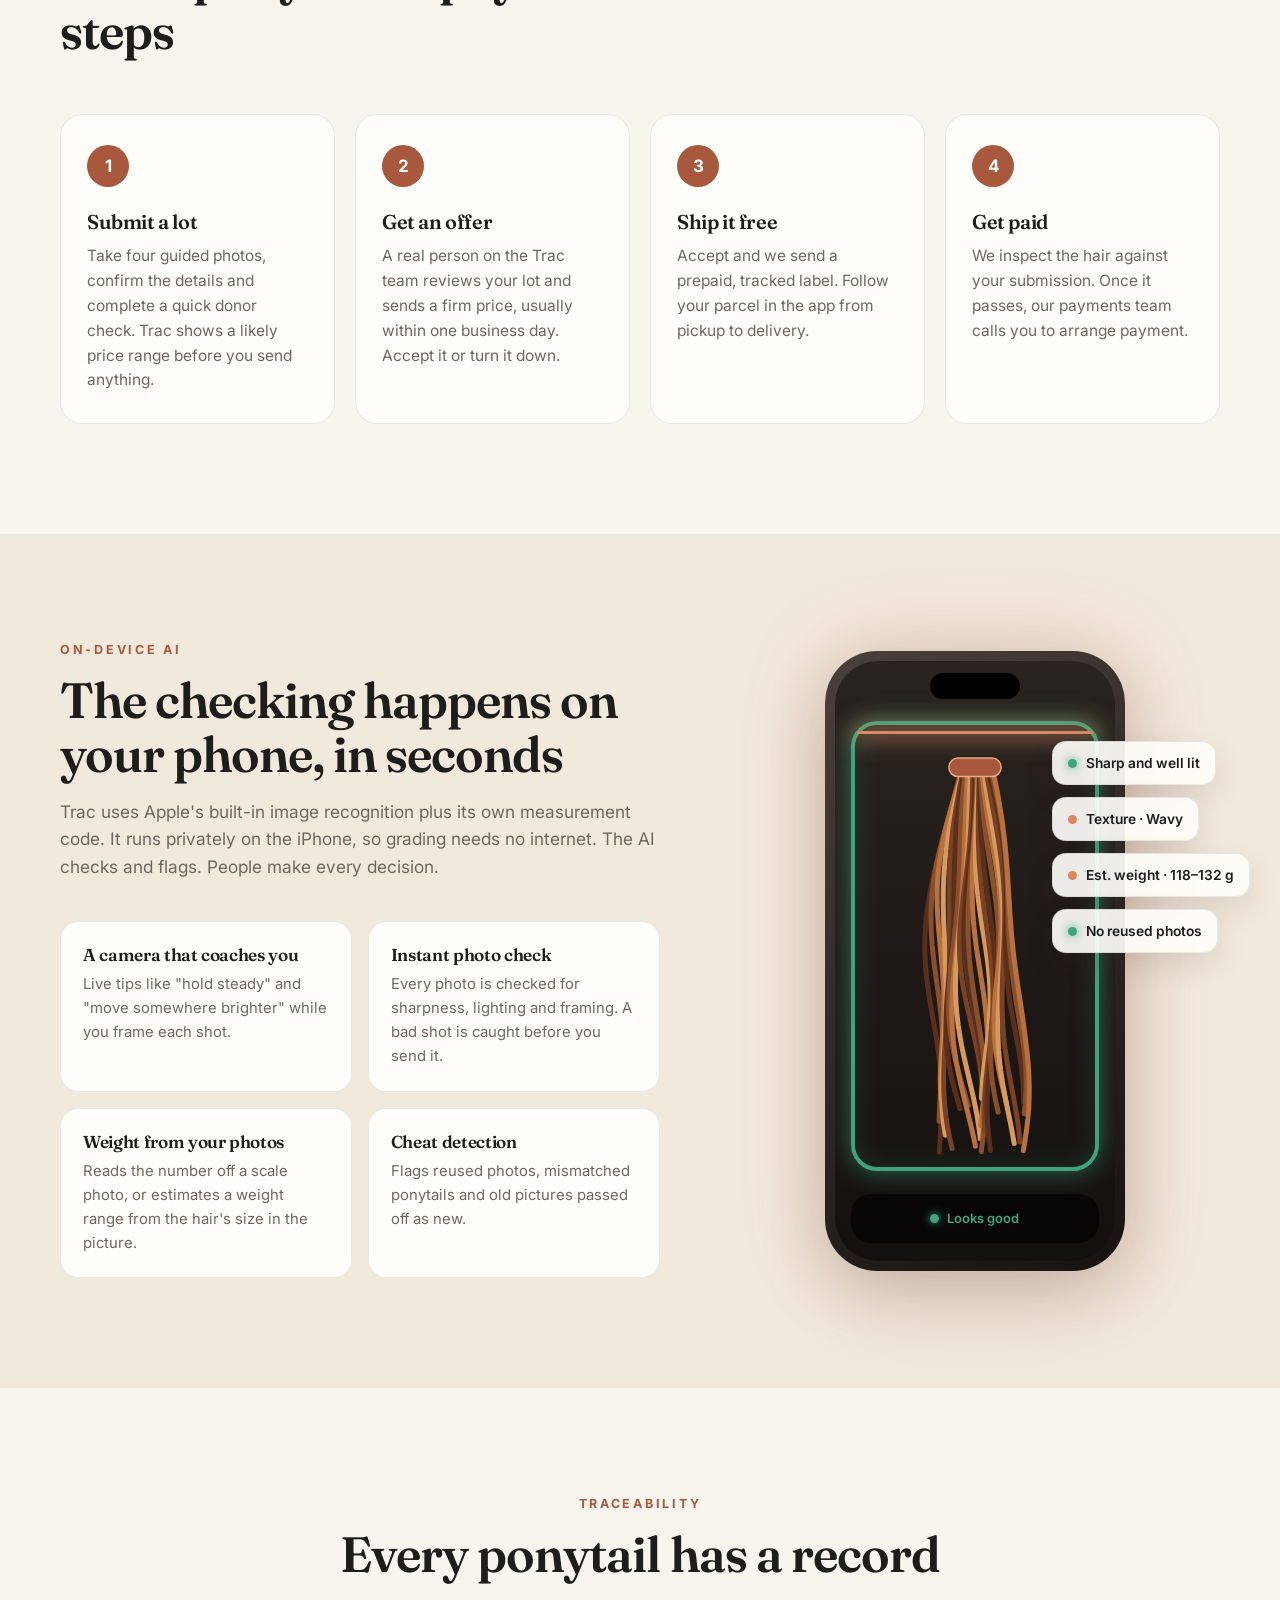
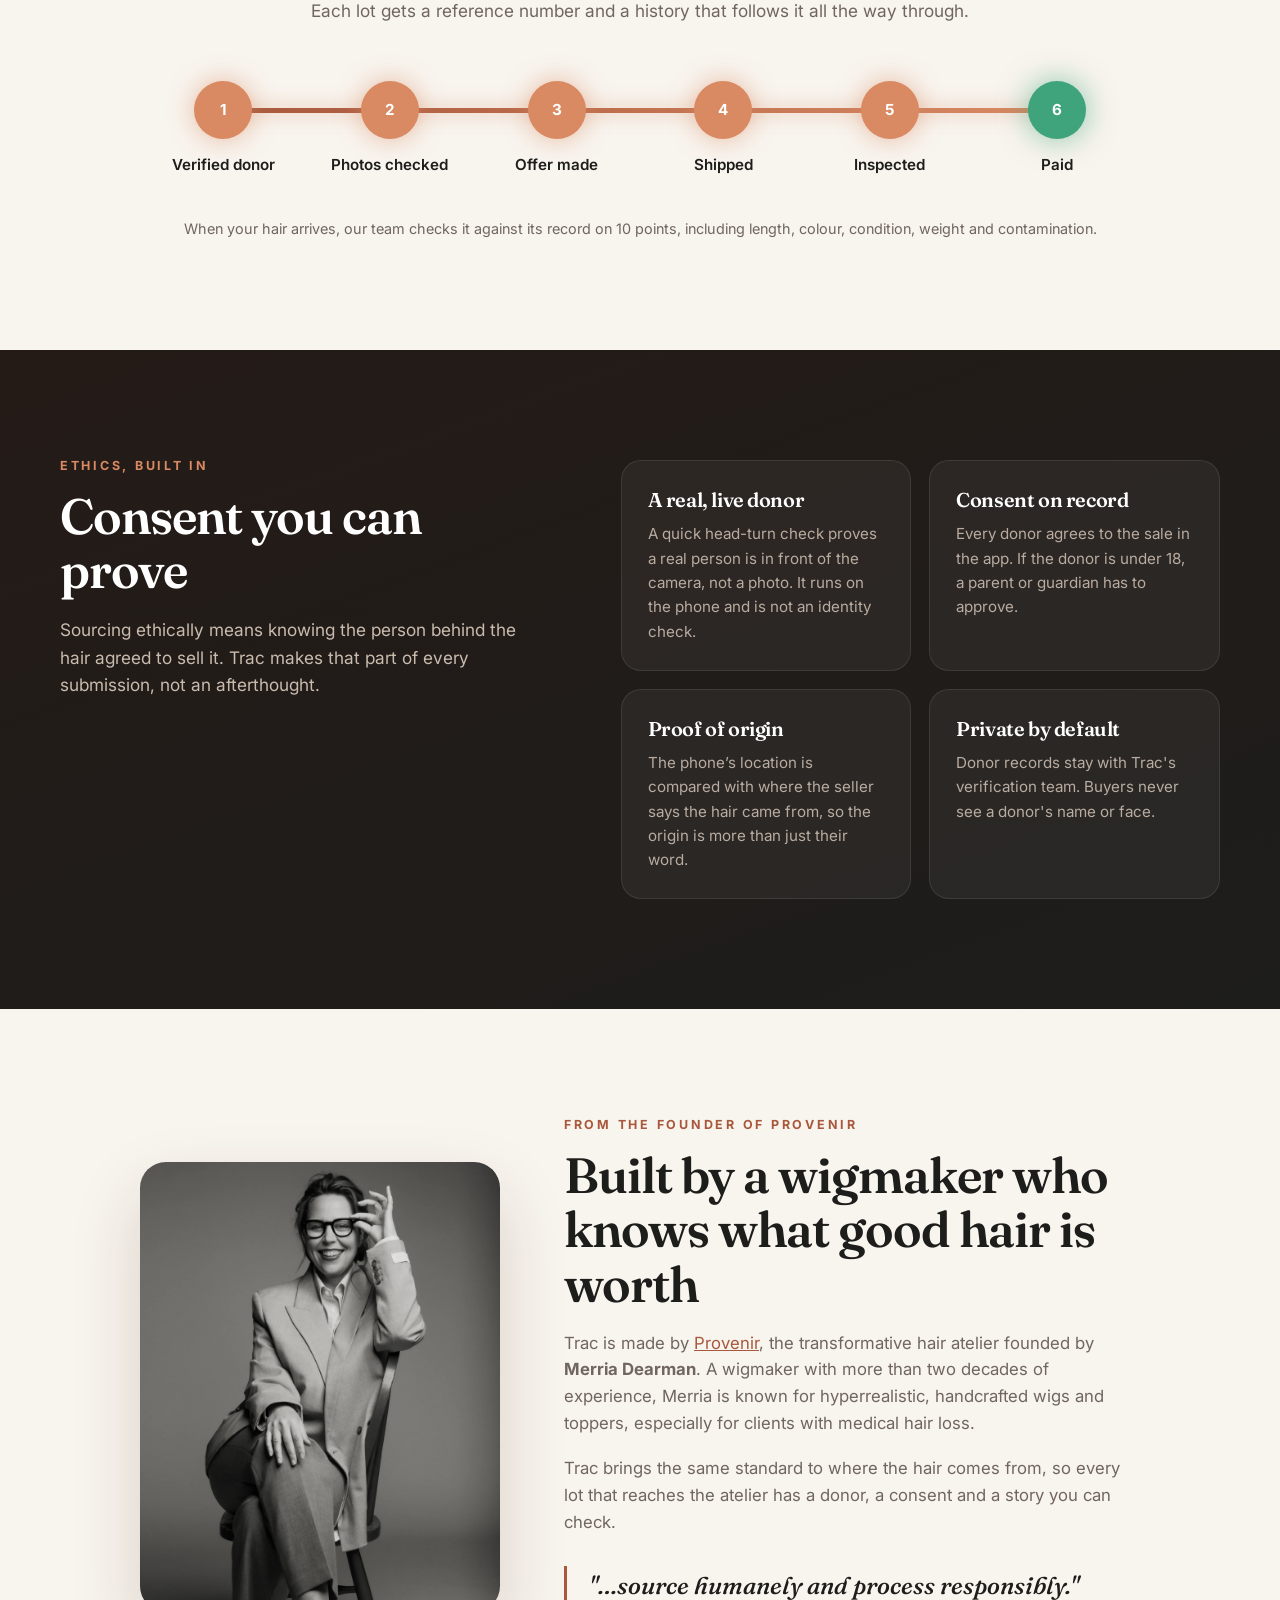
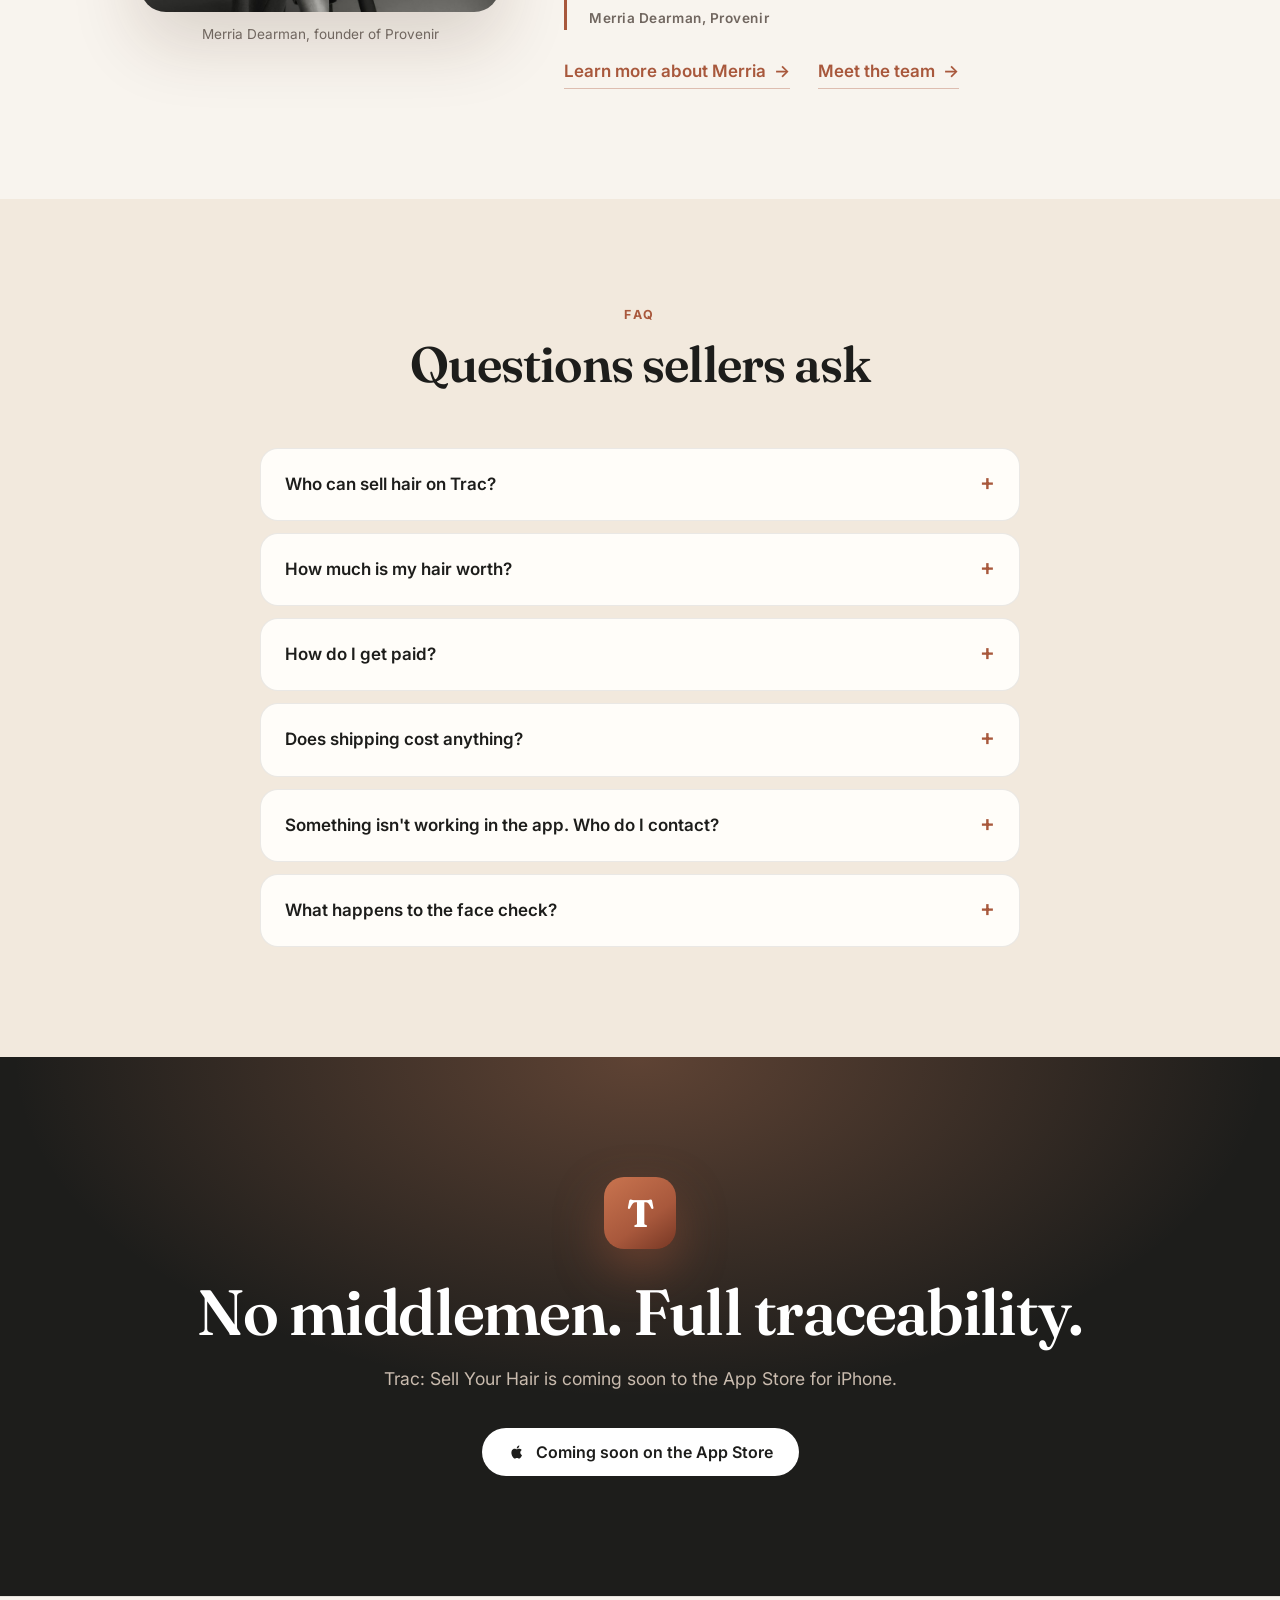
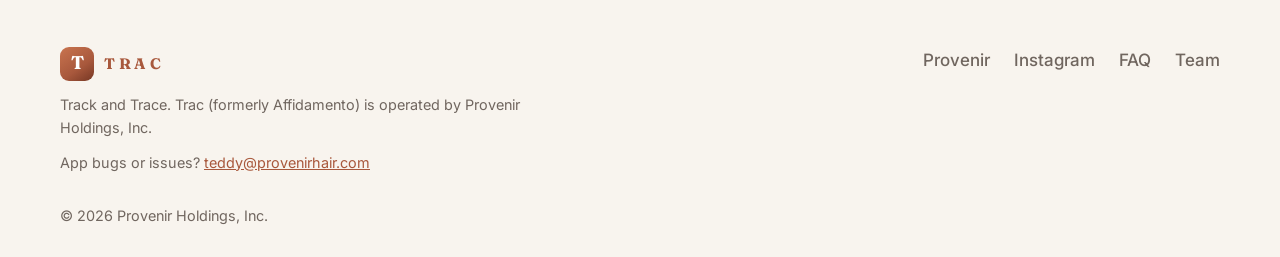
==== commit b0ef5cd2: "Add a Team page with Merria Dearman and Teddy Aaron, plus app support contact - /team: founder and p" ====
--- a/index.html
+++ b/index.html
@@ -80,6 +80,7 @@
           <li><a href="#ethics">Ethics</a></li>
           <li><a href="#founder">Founder</a></li>
           <li><a href="#faq">FAQ</a></li>
+          <li><a href="/team">Team</a></li>
         </ul>
       </nav>
       <div class="nav-actions">
@@ -93,6 +94,7 @@
       <a href="#ethics">Ethics</a>
       <a href="#founder">Founder</a>
       <a href="#faq">FAQ</a>
+      <a href="/team">Team</a>
     </nav>
   </header>
 
@@ -272,7 +274,10 @@
           <p>Trac is made by <a href="https://provenirhair.com/" rel="noopener">Provenir</a>, the transformative hair atelier founded by <strong>Merria Dearman</strong>. A wigmaker with more than two decades of experience, Merria is known for hyperrealistic, handcrafted wigs and toppers, especially for clients with medical hair loss.</p>
           <p>Trac brings the same standard to where the hair comes from, so every lot that reaches the atelier has a donor, a consent and a story you can check.</p>
           <blockquote>"…source humanely and process responsibly."<cite>Merria Dearman, Provenir</cite></blockquote>
-          <a class="text-link" href="https://provenirhair.com/pages/about-merria-dearman" rel="noopener">Learn more about Merria <span aria-hidden="true">→</span></a>
+          <div class="link-row">
+            <a class="text-link" href="https://provenirhair.com/pages/about-merria-dearman" rel="noopener">Learn more about Merria <span aria-hidden="true">→</span></a>
+            <a class="text-link" href="/team">Meet the team <span aria-hidden="true">→</span></a>
+          </div>
         </div>
       </div>
     </section>
@@ -289,6 +294,7 @@
           <details class="reveal"><summary>How much is my hair worth?</summary><p>Trac shows a likely price range from your hair's length, weight and texture before you send anything. The Trac team then makes a firm offer, which you can accept or decline.</p></details>
           <details class="reveal"><summary>How do I get paid?</summary><p>Once your hair arrives and passes inspection, the Trac payments team calls you on the phone number on your account to arrange payment.</p></details>
           <details class="reveal"><summary>Does shipping cost anything?</summary><p>No. When you accept an offer, Trac sends you a prepaid, tracked shipping label.</p></details>
+          <details class="reveal"><summary>Something isn't working in the app. Who do I contact?</summary><p>Email <a href="mailto:teddy@provenirhair.com">teddy@provenirhair.com</a> with what happened and, if you can, a screenshot. We'll get back to you as soon as possible.</p></details>
           <details class="reveal"><summary>What happens to the face check?</summary><p>The live face check runs on your phone to confirm a real person is present. It is not an identity check. One donor photo is kept privately for the verification team and is never shown to buyers.</p></details>
         </div>
       </div>
@@ -310,11 +316,13 @@
       <div>
         <a class="brand" href="#top"><span class="mark" aria-hidden="true">T</span><span class="word">TRAC</span></a>
         <p class="small muted">Track and Trace. Trac (formerly Affidamento) is operated by Provenir Holdings, Inc.</p>
+        <p class="small muted">App bugs or issues? <a href="mailto:teddy@provenirhair.com">teddy@provenirhair.com</a></p>
       </div>
       <ul class="footer-links">
         <li><a href="https://provenirhair.com/" rel="noopener">Provenir</a></li>
         <li><a href="https://www.instagram.com/provenirhair" rel="noopener">Instagram</a></li>
         <li><a href="#faq">FAQ</a></li>
+        <li><a href="/team">Team</a></li>
       </ul>
     </div>
     <div class="wrap small muted copy">© <span id="year">2026</span> Provenir Holdings, Inc.</div>
--- a/styles.css
+++ b/styles.css
@@ -265,6 +265,35 @@
 blockquote { margin: 30px 0 0; padding: 4px 0 4px 22px; border-left: 3px solid var(--copper); font: italic 500 1.5rem/1.35 var(--serif); color: var(--ink); }
 blockquote cite { display: block; margin-top: 10px; font: 600 0.85rem/1 var(--sans); font-style: normal; color: var(--muted); letter-spacing: 0.04em; }
 
+.link-row { display: flex; flex-wrap: wrap; gap: 8px 28px; }
+.footer a[href^="mailto"], .faq a { color: var(--copper); }
+
+/* Team */
+.team-hero { padding: 90px 0 30px; background: radial-gradient(60% 80% at 50% 0%, rgba(217, 138, 99, 0.2), transparent 70%); }
+.team-hero h1 { font-size: clamp(2.6rem, 6vw, 4.2rem); line-height: 1.04; letter-spacing: -0.03em; }
+.team-hero .lede { margin: 22px auto 0; }
+.team-section { padding-top: 60px; }
+.team-grid { display: grid; grid-template-columns: 1fr 1fr; gap: 28px; }
+.person { background: var(--surface); border: 1px solid var(--line); border-radius: 28px; overflow: hidden; display: flex; flex-direction: column; transition: transform 0.25s ease, box-shadow 0.25s ease; }
+.person:hover { transform: translateY(-4px); box-shadow: var(--shadow); }
+.person-photo { margin: 0; aspect-ratio: 4 / 3.4; overflow: hidden; background: #e7e2dc; }
+.person-photo img { width: 100%; height: 100%; object-fit: cover; object-position: 50% 18%; }
+.person-photo.monogram { display: grid; place-items: center; background: radial-gradient(70% 80% at 30% 20%, rgba(217, 138, 99, 0.35), transparent 70%), linear-gradient(160deg, #2a2420, var(--ink)); }
+.person-photo.monogram span { font: 600 5.5rem/1 var(--serif); color: var(--copper-light); letter-spacing: -0.04em; }
+.person-body { padding: 30px 32px 34px; display: flex; flex-direction: column; gap: 14px; flex: 1; }
+.person-body .kicker { margin: 0; }
+.person-body h2 { font-size: 2rem; }
+.person-body p { color: var(--muted); }
+.person-body .role { color: var(--ink); font-weight: 600; font-size: 0.95rem; line-height: 1.5; }
+.person-body a:not(.text-link) { color: var(--copper); }
+.person-body .text-link, .person-body .link-row { margin-top: auto; }
+.person-body .text-link { align-self: flex-start; }
+.support-card .btn { white-space: nowrap; flex-shrink: 0; }
+.person-body .link-row .text-link { margin-top: 0; }
+.support-card { display: flex; align-items: center; justify-content: space-between; gap: 30px; padding: 40px; border-radius: 28px; background: var(--surface); border: 1px solid var(--line); }
+.support-card h2 { font-size: 2rem; }
+.support-card p:not(.kicker) { margin-top: 10px; color: var(--muted); }
+
 /* FAQ */
 .faq { display: grid; gap: 12px; }
 .faq details { background: var(--surface); border: 1px solid var(--line); border-radius: 18px; padding: 4px 24px; }
@@ -303,6 +332,8 @@
   .scan-results { position: static; margin-top: 26px; align-items: center; }
   .founder { grid-template-columns: 1fr; gap: 30px; }
   .founder-photo { max-width: 340px; }
+  .team-grid { grid-template-columns: 1fr; max-width: 560px; margin-inline: auto; }
+  .support-card { flex-direction: column; align-items: flex-start; }
 }
 @media (max-width: 620px) {
   body { font-size: 16px; }
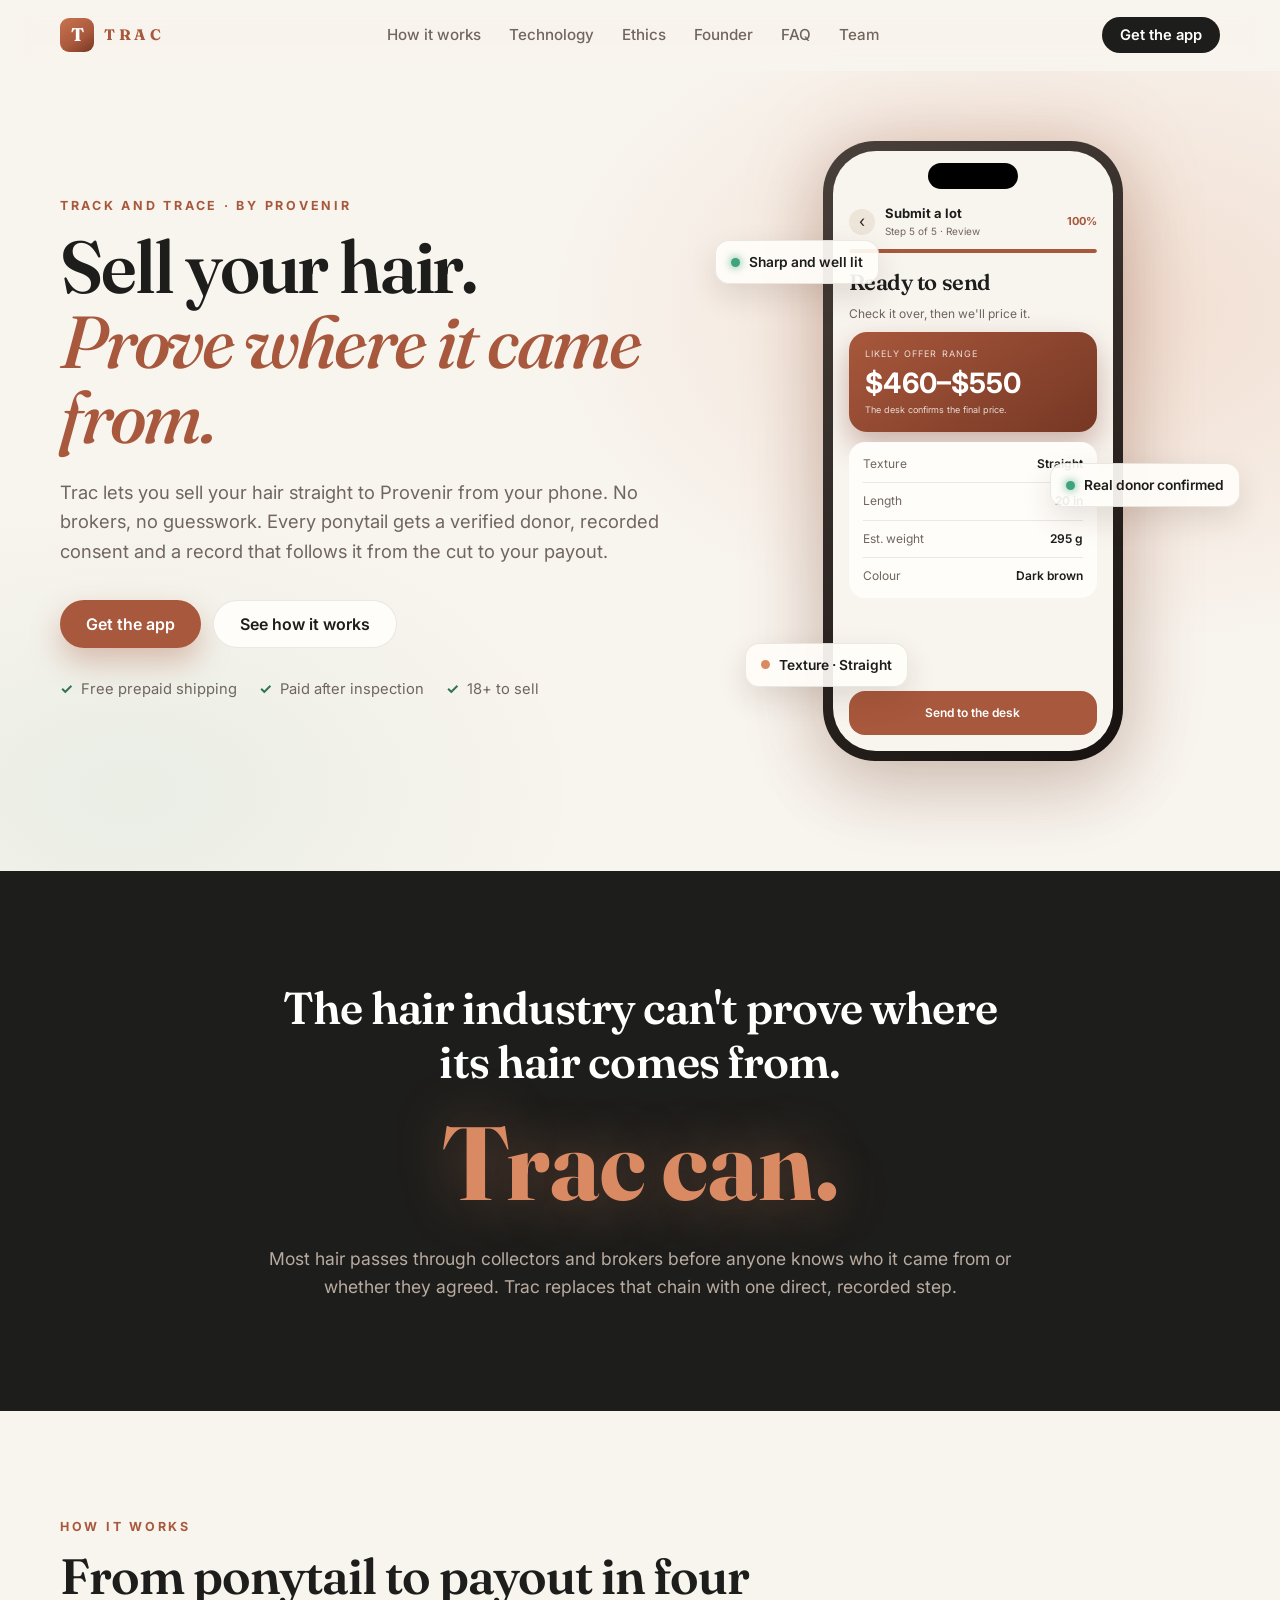
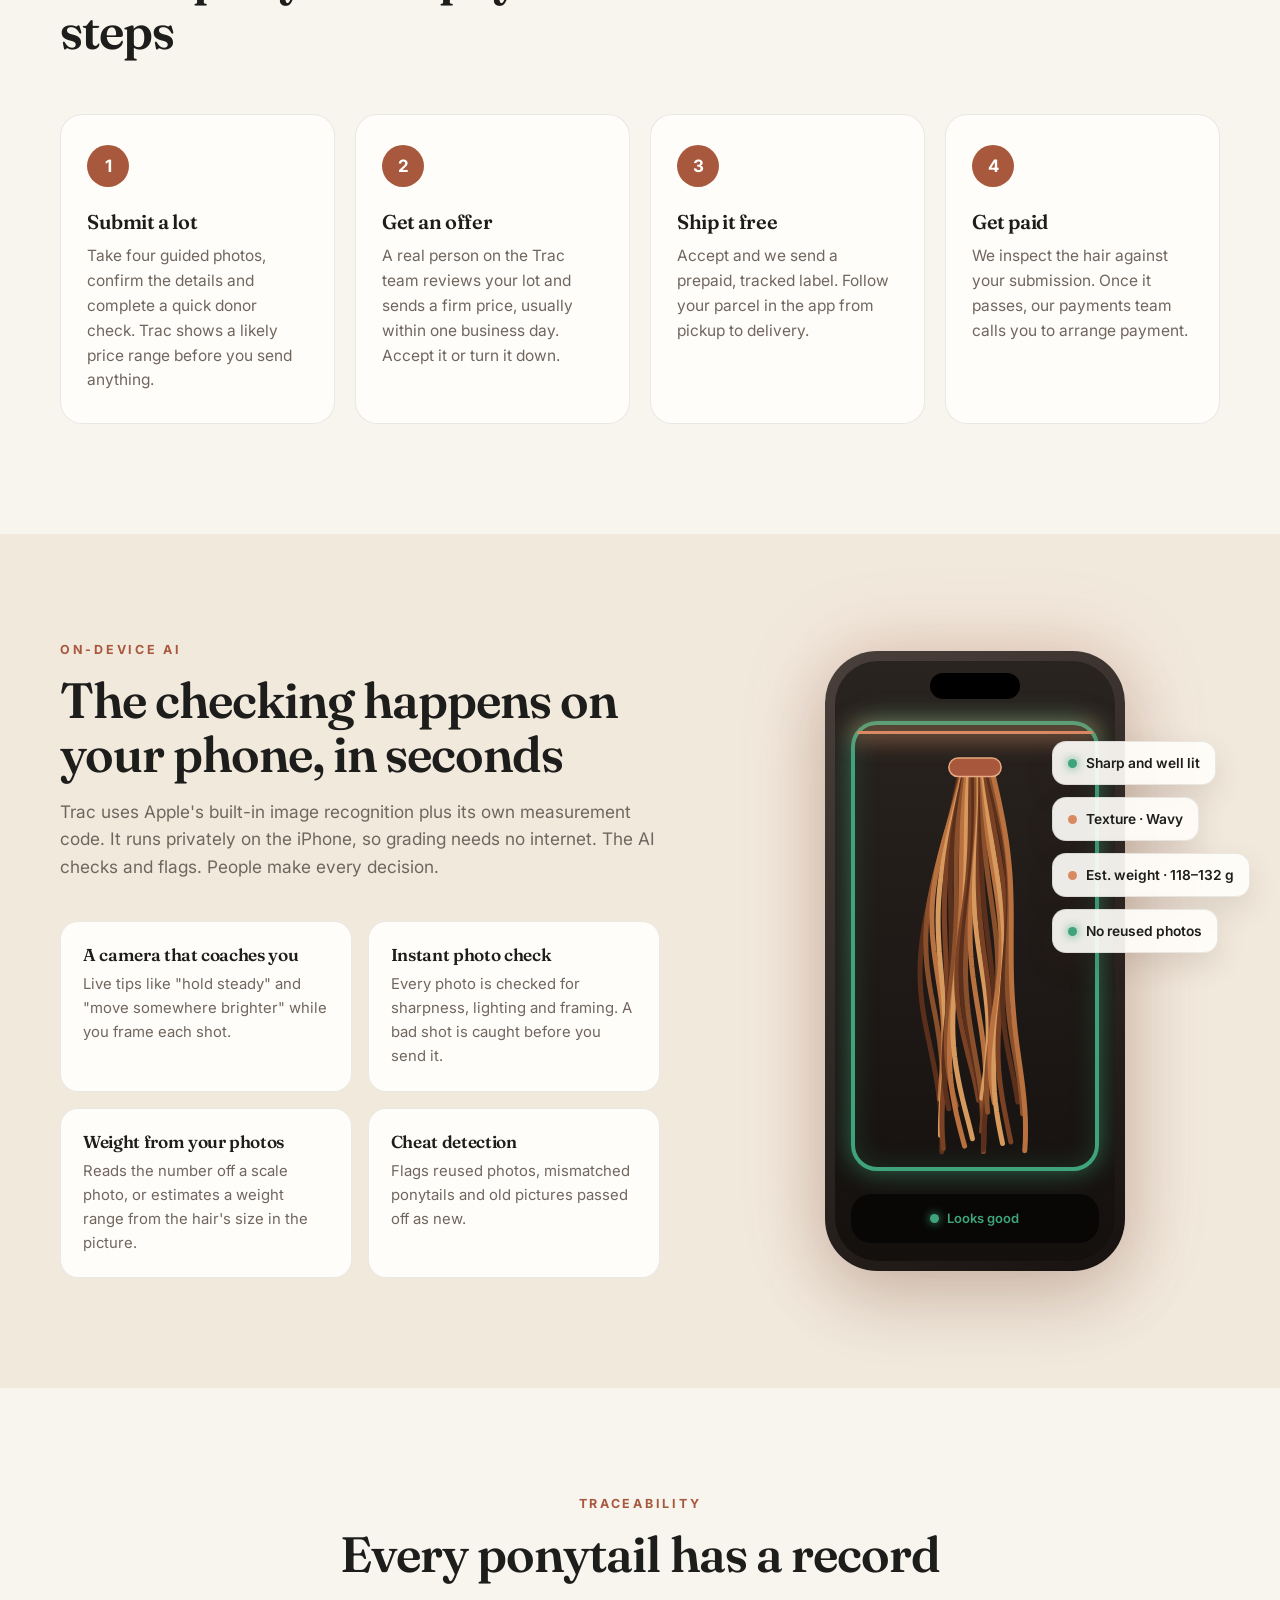
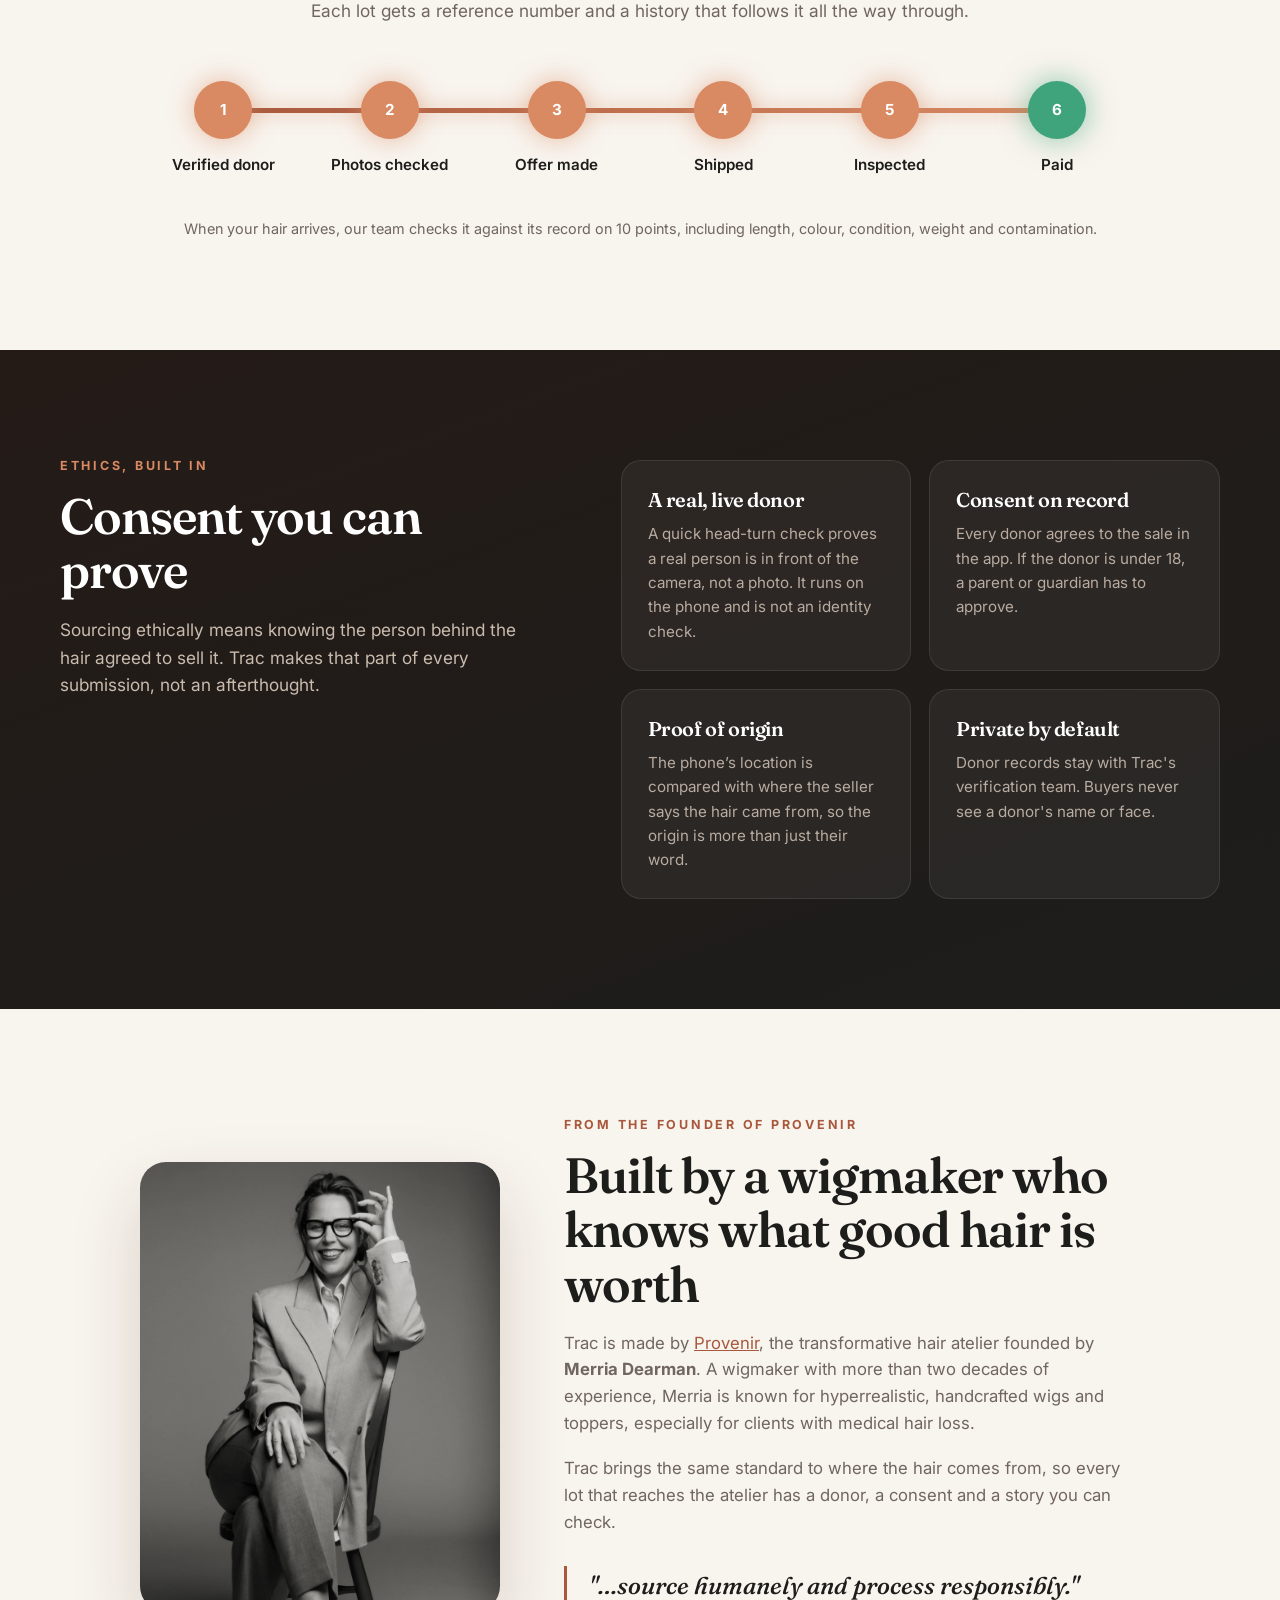
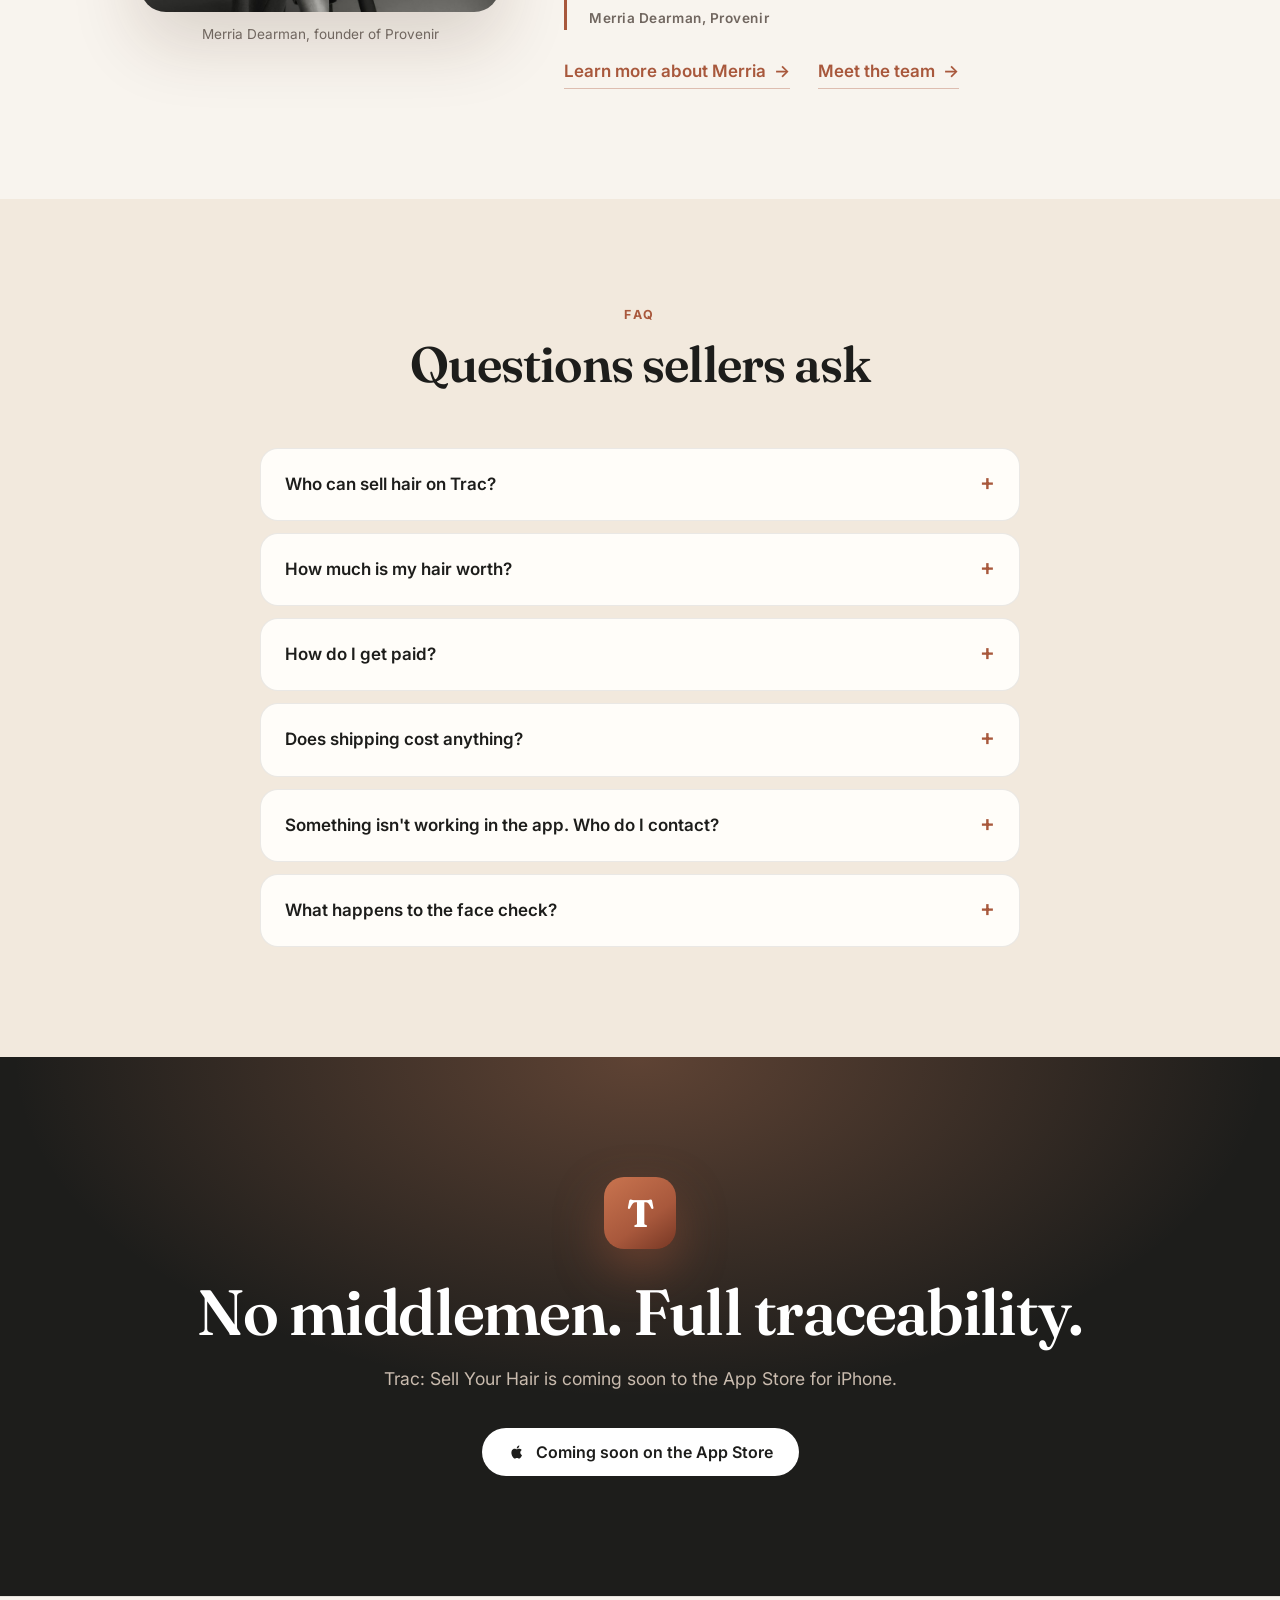
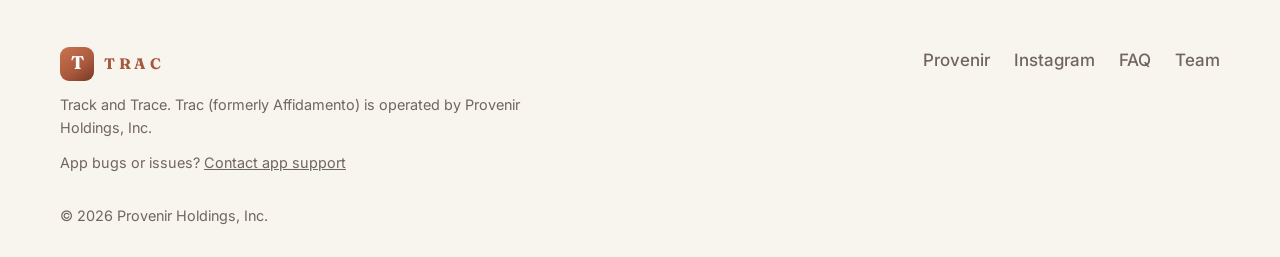
==== commit 9ed86577: "Team page: Teddy's portrait, tighter bios; keep the homepage to Merria - Teddy's photo replaces the " ====
--- a/index.html
+++ b/index.html
@@ -294,7 +294,7 @@
           <details class="reveal"><summary>How much is my hair worth?</summary><p>Trac shows a likely price range from your hair's length, weight and texture before you send anything. The Trac team then makes a firm offer, which you can accept or decline.</p></details>
           <details class="reveal"><summary>How do I get paid?</summary><p>Once your hair arrives and passes inspection, the Trac payments team calls you on the phone number on your account to arrange payment.</p></details>
           <details class="reveal"><summary>Does shipping cost anything?</summary><p>No. When you accept an offer, Trac sends you a prepaid, tracked shipping label.</p></details>
-          <details class="reveal"><summary>Something isn't working in the app. Who do I contact?</summary><p>Email <a href="mailto:teddy@provenirhair.com">teddy@provenirhair.com</a> with what happened and, if you can, a screenshot. We'll get back to you as soon as possible.</p></details>
+          <details class="reveal"><summary>Something isn't working in the app. Who do I contact?</summary><p>Contact <a href="/team#support">app support</a> with what happened and, if you can, a screenshot. We'll get back to you as soon as possible.</p></details>
           <details class="reveal"><summary>What happens to the face check?</summary><p>The live face check runs on your phone to confirm a real person is present. It is not an identity check. One donor photo is kept privately for the verification team and is never shown to buyers.</p></details>
         </div>
       </div>
@@ -316,7 +316,7 @@
       <div>
         <a class="brand" href="#top"><span class="mark" aria-hidden="true">T</span><span class="word">TRAC</span></a>
         <p class="small muted">Track and Trace. Trac (formerly Affidamento) is operated by Provenir Holdings, Inc.</p>
-        <p class="small muted">App bugs or issues? <a href="mailto:teddy@provenirhair.com">teddy@provenirhair.com</a></p>
+        <p class="small muted">App bugs or issues? <a href="/team#support">Contact app support</a></p>
       </div>
       <ul class="footer-links">
         <li><a href="https://provenirhair.com/" rel="noopener">Provenir</a></li>
--- a/styles.css
+++ b/styles.css
@@ -277,7 +277,7 @@
 .person { background: var(--surface); border: 1px solid var(--line); border-radius: 28px; overflow: hidden; display: flex; flex-direction: column; transition: transform 0.25s ease, box-shadow 0.25s ease; }
 .person:hover { transform: translateY(-4px); box-shadow: var(--shadow); }
 .person-photo { margin: 0; aspect-ratio: 4 / 3.4; overflow: hidden; background: #e7e2dc; }
-.person-photo img { width: 100%; height: 100%; object-fit: cover; object-position: 50% 18%; }
+.person-photo img { width: 100%; height: 100%; object-fit: cover; object-position: 50% 18%; filter: grayscale(1) contrast(1.05); }
 .person-photo.monogram { display: grid; place-items: center; background: radial-gradient(70% 80% at 30% 20%, rgba(217, 138, 99, 0.35), transparent 70%), linear-gradient(160deg, #2a2420, var(--ink)); }
 .person-photo.monogram span { font: 600 5.5rem/1 var(--serif); color: var(--copper-light); letter-spacing: -0.04em; }
 .person-body { padding: 30px 32px 34px; display: flex; flex-direction: column; gap: 14px; flex: 1; }
